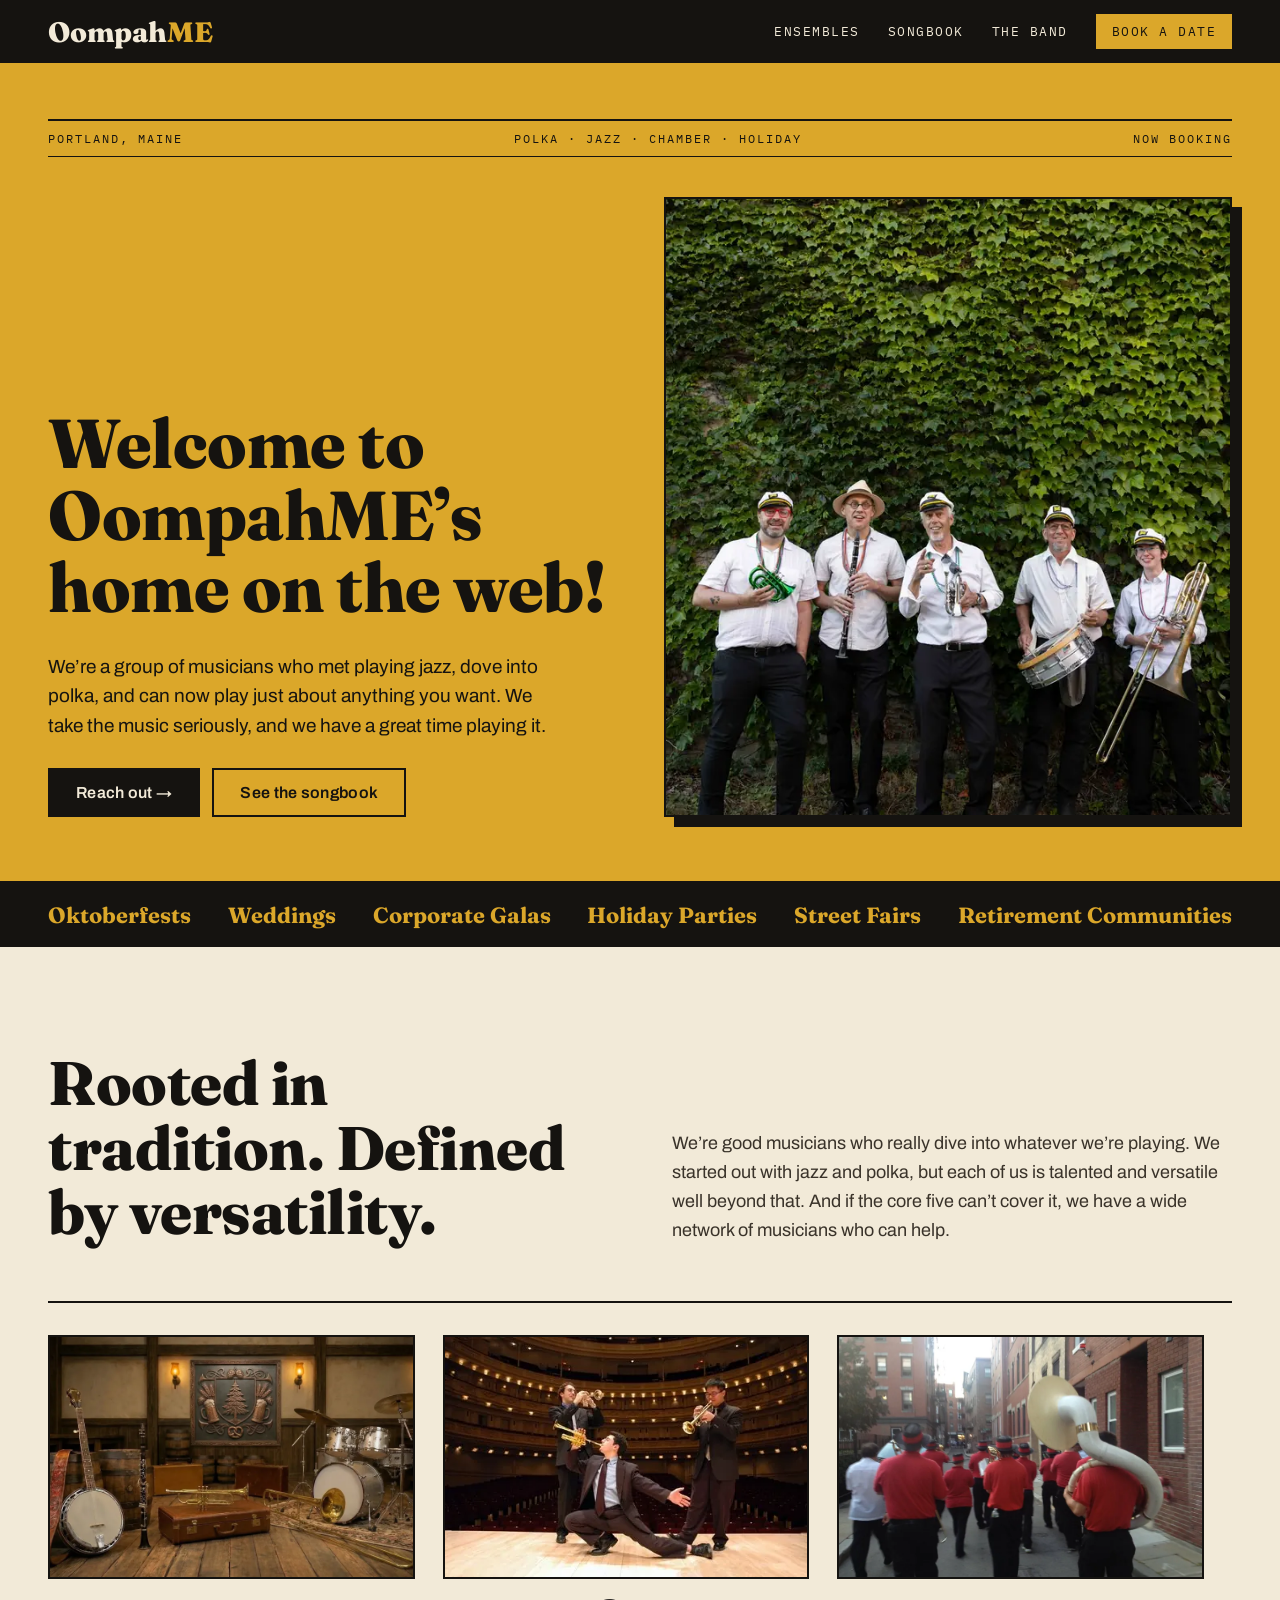
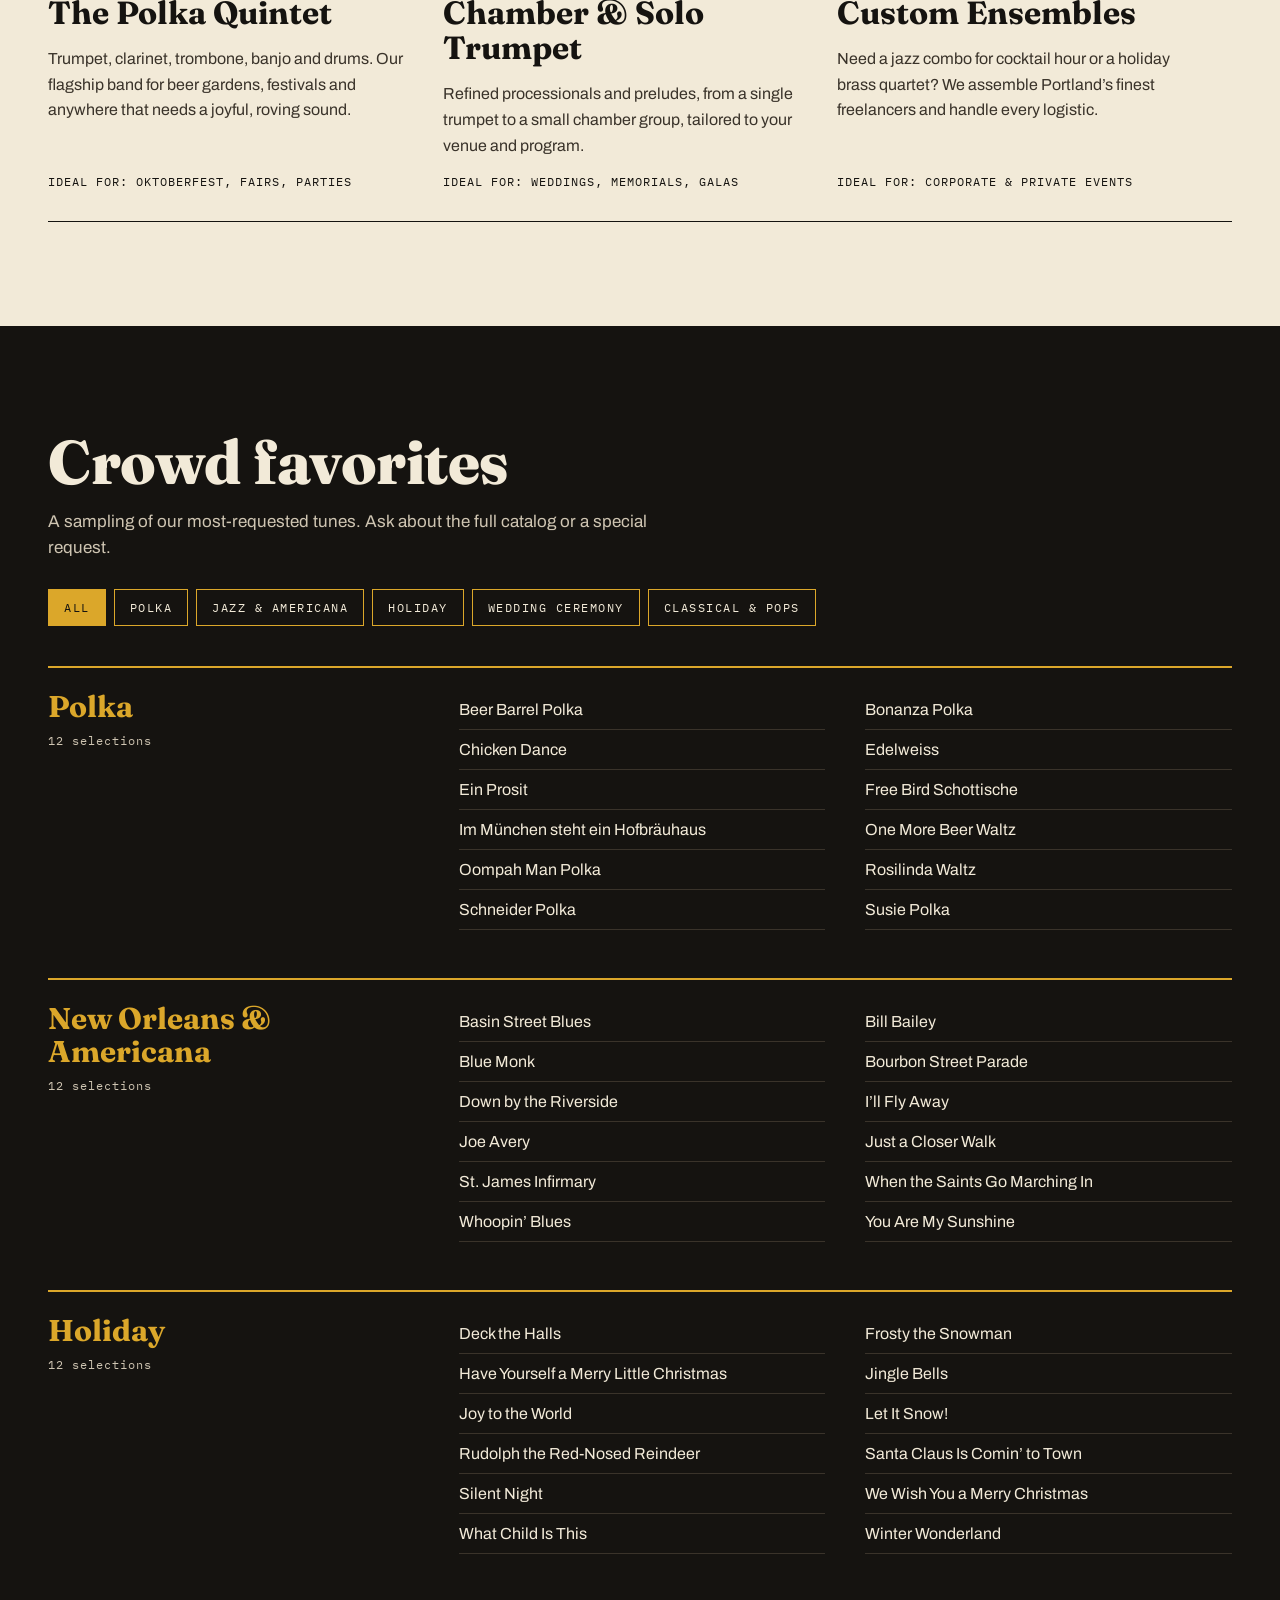
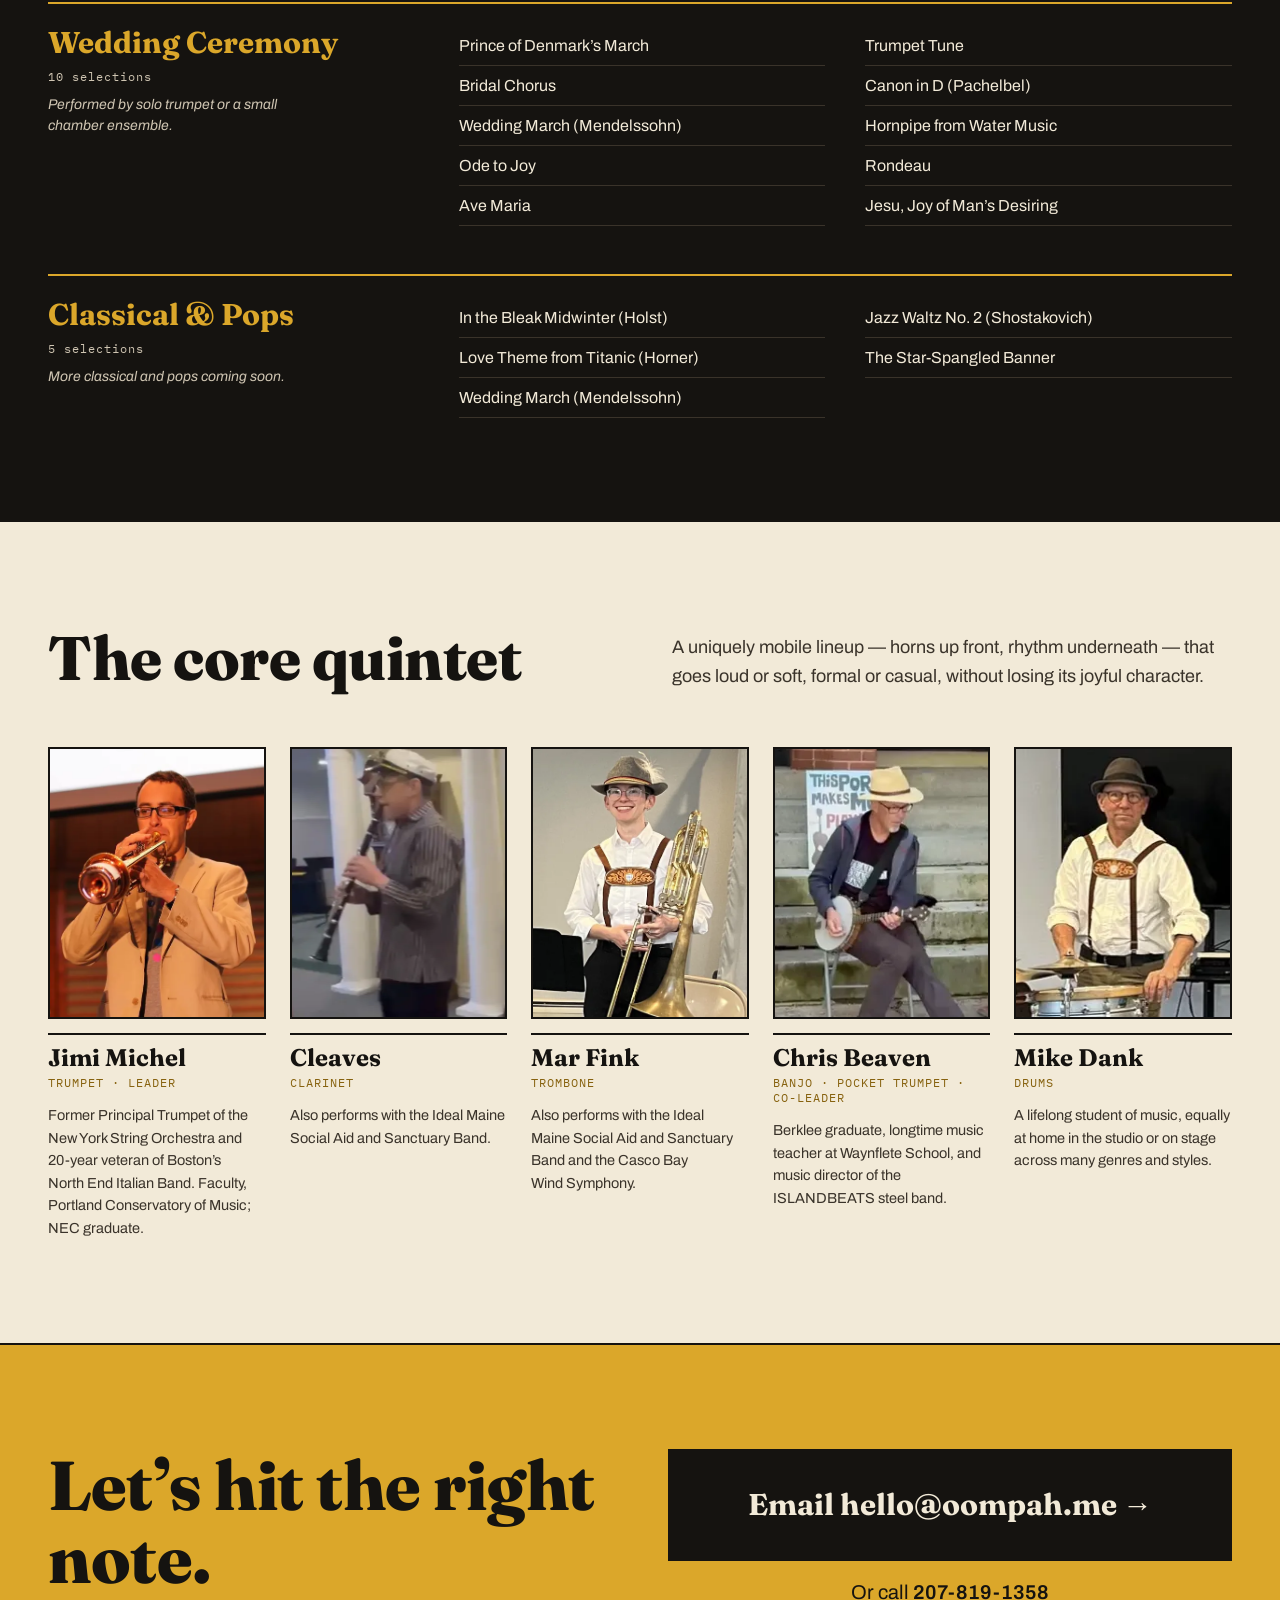
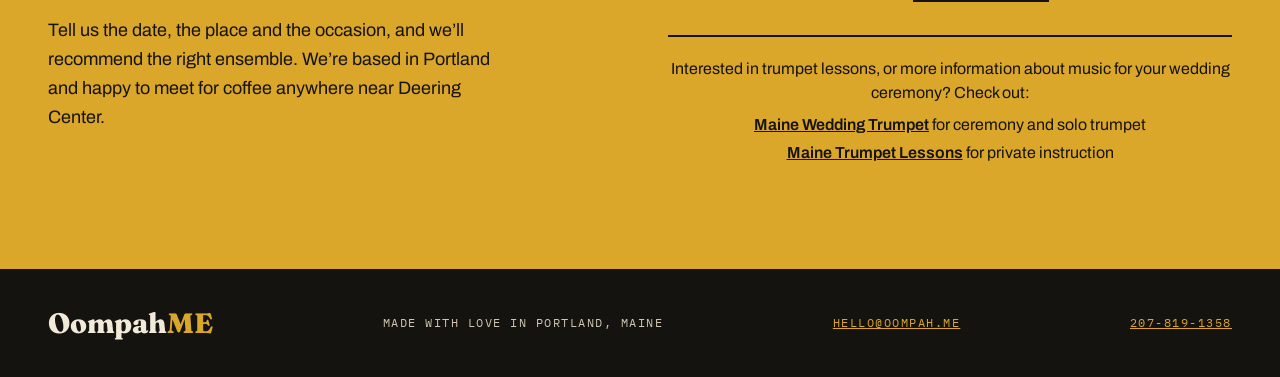
==== index.html @ e4dd5364 "Add photos to the three ensemble cards Quintet instruments, three-trumpet chamber photo and marching" ====
<!DOCTYPE html>
<html lang="en" class="no-js">
<head>
<meta charset="utf-8">
<meta name="viewport" content="width=device-width, initial-scale=1">
<title>OompahME | Polka Band &amp; Musical Contractor in Portland, Maine</title>
<meta name="description" content="OompahME is Portland, Maine’s signature polka quintet and a professional musical contractor: Oktoberfests, weddings, corporate galas, holiday parties, street fairs and more. Booking 2026–27.">
<link rel="canonical" href="https://oompah.me/">
<meta name="theme-color" content="#151310">

<meta property="og:type" content="website">
<meta property="og:site_name" content="OompahME">
<meta property="og:title" content="OompahME | Maine’s hardest-working brass">
<meta property="og:description" content="A signature polka quintet and a professional musical contractor in Portland, Maine. Oktoberfests, weddings, galas and holiday parties.">
<meta property="og:url" content="https://oompah.me/">
<meta property="og:image" content="https://oompah.me/assets/og-image.jpg">
<meta property="og:image:width" content="1200">
<meta property="og:image:height" content="630">
<meta property="og:image:alt" content="The five members of OompahME in white shirts and captain’s hats holding their instruments in front of an ivy wall">
<meta name="twitter:card" content="summary_large_image">
<meta name="twitter:title" content="OompahME | Maine’s hardest-working brass">
<meta name="twitter:description" content="A signature polka quintet and a professional musical contractor in Portland, Maine.">
<meta name="twitter:image" content="https://oompah.me/assets/og-image.jpg">
<meta name="twitter:image:alt" content="The five members of OompahME in white shirts and captain’s hats holding their instruments in front of an ivy wall">

<!-- Favicon placeholders: replace assets/favicon.svg and assets/apple-touch-icon.png with final artwork -->
<link rel="icon" href="assets/favicon.svg" type="image/svg+xml">
<link rel="apple-touch-icon" href="assets/apple-touch-icon.png">

<link rel="preconnect" href="https://fonts.googleapis.com">
<link rel="preconnect" href="https://fonts.gstatic.com" crossorigin>
<!-- Fonts load without blocking first paint; fallbacks in styles.css cover the gap. -->
<link rel="stylesheet" href="https://fonts.googleapis.com/css2?family=Fraunces:opsz,wght@9..144,700;9..144,800&amp;family=Archivo:wght@400;500;600&amp;family=IBM+Plex+Mono:wght@400;500&amp;display=swap" media="print" onload="this.media='all'">
<noscript><link rel="stylesheet" href="https://fonts.googleapis.com/css2?family=Fraunces:opsz,wght@9..144,700;9..144,800&amp;family=Archivo:wght@400;500;600&amp;family=IBM+Plex+Mono:wght@400;500&amp;display=swap"></noscript>
<link rel="stylesheet" href="styles.css">
<script>document.documentElement.className = 'js';</script>
<script src="script.js" defer></script>

<script type="application/ld+json">
{
  "@context": "https://schema.org",
  "@type": "MusicGroup",
  "name": "OompahME",
  "url": "https://oompah.me/",
  "email": "hello@oompah.me",
  "telephone": "+1-207-819-1358",
  "image": "https://oompah.me/assets/og-image.jpg",
  "description": "A signature polka quintet and a professional musical contractor in Portland, Maine.",
  "genre": ["Polka", "Jazz", "Chamber", "Holiday"],
  "address": {
    "@type": "PostalAddress",
    "addressLocality": "Portland",
    "addressRegion": "ME",
    "addressCountry": "US"
  },
  "areaServed": "New England",
  "member": [
    { "@type": "OrganizationRole", "roleName": "Trumpet, Leader", "member": { "@type": "Person", "name": "Jimi Michel" } },
    { "@type": "OrganizationRole", "roleName": "Clarinet", "member": { "@type": "Person", "name": "Cleaves" } },
    { "@type": "OrganizationRole", "roleName": "Trombone", "member": { "@type": "Person", "name": "Mar Fink" } },
    { "@type": "OrganizationRole", "roleName": "Banjo, Pocket Trumpet, Co-leader", "member": { "@type": "Person", "name": "Chris Beaven" } },
    { "@type": "OrganizationRole", "roleName": "Drums", "member": { "@type": "Person", "name": "Mike Dank" } }
  ]
}
</script>
</head>
<body>
<a class="skip-link" href="#main">Skip to content</a>

<header class="site-header">
  <div class="site-header__inner wrap">
    <a href="#top" class="logo" aria-label="OompahME, back to top">Oompah<span>ME</span></a>
    <button type="button" class="nav-toggle" aria-expanded="false" aria-controls="site-nav">Menu</button>
    <nav id="site-nav" class="site-nav" aria-label="Main">
      <a href="#ensembles">Ensembles</a>
      <a href="#songs">Songbook</a>
      <a href="#band">The Band</a>
      <a href="#book" class="site-nav__cta">Book a date</a>
    </nav>
  </div>
</header>

<main id="main">

<!-- HERO -->
<section id="top" class="hero" aria-labelledby="hero-title">
  <div class="wrap hero__inner">
    <div class="hero__strip">
      <span>Portland, Maine</span><span>Polka · Jazz · Chamber · Holiday</span><span>Now booking</span>
    </div>
    <div class="hero__grid">
      <div class="hero__copy">
        <h1 id="hero-title" class="hero__title">Welcome to OompahME’s home on the web!</h1>
        <p class="hero__lede">We’re a group of musicians who met playing jazz, dove into polka, and can now play just about anything you want. We take the music seriously, and we have a great time playing it.</p>
        <div class="hero__actions">
          <a href="#book" class="btn btn--solid">Reach out →</a>
          <a href="#songs" class="btn btn--outline">See the songbook</a>
        </div>
      </div>
      <picture>
        <source type="image/webp"
                srcset="assets/band-quintet-640.webp 640w, assets/band-quintet-1000.webp 1000w, assets/band-quintet-1400.webp 1400w"
                sizes="(min-width: 1024px) 568px, calc(100vw - 56px)">
        <img class="hero__photo"
             src="assets/band-quintet-1000.jpg"
             srcset="assets/band-quintet-640.jpg 640w, assets/band-quintet-1000.jpg 1000w, assets/band-quintet-1400.jpg 1400w"
             sizes="(min-width: 1024px) 568px, calc(100vw - 56px)"
             width="1400" height="1750" fetchpriority="high" decoding="async"
             alt="The OompahME quintet in white shirts and captain’s hats with their instruments, in front of an ivy wall">
      </picture>
    </div>
  </div>
</section>

<!-- OCCASIONS -->
<section class="occasions" aria-label="Occasions we play">
  <ul class="wrap occasions__list">
    <li>Oktoberfests</li><li>Weddings</li><li>Corporate Galas</li><li>Holiday Parties</li><li>Street Fairs</li><li>Retirement Communities</li>
  </ul>
</section>

<!-- ENSEMBLES -->
<section id="ensembles" class="section wrap" aria-labelledby="ensembles-title">
  <div class="section-intro">
    <h2 id="ensembles-title" class="h2">Rooted in tradition. Defined by versatility.</h2>
    <p>We’re good musicians who really dive into whatever we’re playing. We started out with jazz and polka, but each of us is talented and versatile well beyond that. And if the core five can’t cover it, we have a wide network of musicians who can help.</p>
  </div>
  <div class="ensembles">
    <article class="ensemble">
      <picture>
        <source type="image/webp" srcset="assets/ensembles/quintet.webp">
        <img class="ensemble__photo" src="assets/ensembles/quintet.jpg" width="900" height="570" loading="lazy" decoding="async" alt="A banjo, clarinet, trumpet, trombone and drum kit arranged on a wooden stage in a beer hall">
      </picture>
      <h3 class="ensemble__title">The Polka Quintet</h3>
      <p class="ensemble__body">Trumpet, clarinet, trombone, banjo and drums. Our flagship band for beer gardens, festivals and anywhere that needs a joyful, roving sound.</p>
      <p class="ensemble__good">Ideal for: Oktoberfest, fairs, parties</p>
    </article>
    <article class="ensemble">
      <picture>
        <source type="image/webp" srcset="assets/ensembles/chamber.webp">
        <img class="ensemble__photo" src="assets/ensembles/chamber.jpg" width="448" height="297" loading="lazy" decoding="async" alt="Three trumpet players in dark suits posing on the stage of a concert hall">
      </picture>
      <h3 class="ensemble__title">Chamber &amp; Solo Trumpet</h3>
      <p class="ensemble__body">Refined processionals and preludes, from a single trumpet to a small chamber group, tailored to your venue and program.</p>
      <p class="ensemble__good">Ideal for: Weddings, memorials, galas</p>
    </article>
    <article class="ensemble">
      <picture>
        <source type="image/webp" srcset="assets/ensembles/custom.webp">
        <img class="ensemble__photo" src="assets/ensembles/custom.jpg" width="900" height="675" loading="lazy" decoding="async" alt="A marching band in red shirts and black hats walking down a city street, seen from behind">
      </picture>
      <h3 class="ensemble__title">Custom Ensembles</h3>
      <p class="ensemble__body">Need a jazz combo for cocktail hour or a holiday brass quartet? We assemble Portland’s finest freelancers and handle every logistic.</p>
      <p class="ensemble__good">Ideal for: Corporate &amp; private events</p>
    </article>
  </div>
</section>

<!-- SONGBOOK -->
<section id="songs" class="songbook" aria-labelledby="songs-title">
  <div class="wrap section">
    <div class="songbook__head">
      <div class="songbook__intro">
        <h2 id="songs-title" class="h2">Crowd favorites</h2>
        <p class="songbook__lede">A sampling of our most-requested tunes. Ask about the full catalog or a special request.</p>
      </div>
      <!-- Filter buttons are built by script.js from the genre groups below. -->
      <div class="songbook__filters" role="group" aria-label="Filter songs by genre" hidden></div>
    </div>

    <!--
      SONG LIST — edit here.
      • Add a song: copy one <li> line inside the right genre.
      • Add a genre: copy a whole <div class="genre"> block. Give it a unique data-genre value.
        data-label (optional) sets a shorter name for its filter button.
      • The "N selections" count is recalculated automatically when the page loads.
    -->
    <div class="songbook__groups">

      <div class="genre" data-genre="Polka">
        <div class="genre__meta">
          <h3 class="genre__name">Polka</h3>
          <p class="genre__count">12 selections</p>
        </div>
        <ul class="genre__songs">
          <li>Beer Barrel Polka</li>
          <li>Bonanza Polka</li>
          <li>Chicken Dance</li>
          <li>Edelweiss</li>
          <li>Ein Prosit</li>
          <li>Free Bird Schottische</li>
          <li lang="de">Im München steht ein Hofbräuhaus</li>
          <li>One More Beer Waltz</li>
          <li>Oompah Man Polka</li>
          <li>Rosilinda Waltz</li>
          <li>Schneider Polka</li>
          <li>Susie Polka</li>
        </ul>
      </div>

      <div class="genre" data-genre="New Orleans &amp; Americana" data-label="Jazz &amp; Americana">
        <div class="genre__meta">
          <h3 class="genre__name">New Orleans &amp; Americana</h3>
          <p class="genre__count">12 selections</p>
        </div>
        <ul class="genre__songs">
          <li>Basin Street Blues</li>
          <li>Bill Bailey</li>
          <li>Blue Monk</li>
          <li>Bourbon Street Parade</li>
          <li>Down by the Riverside</li>
          <li>I’ll Fly Away</li>
          <li>Joe Avery</li>
          <li>Just a Closer Walk</li>
          <li>St. James Infirmary</li>
          <li>When the Saints Go Marching In</li>
          <li>Whoopin’ Blues</li>
          <li>You Are My Sunshine</li>
        </ul>
      </div>

      <div class="genre" data-genre="Holiday">
        <div class="genre__meta">
          <h3 class="genre__name">Holiday</h3>
          <p class="genre__count">12 selections</p>
        </div>
        <ul class="genre__songs">
          <li>Deck the Halls</li>
          <li>Frosty the Snowman</li>
          <li>Have Yourself a Merry Little Christmas</li>
          <li>Jingle Bells</li>
          <li>Joy to the World</li>
          <li>Let It Snow!</li>
          <li>Rudolph the Red-Nosed Reindeer</li>
          <li>Santa Claus Is Comin’ to Town</li>
          <li>Silent Night</li>
          <li>We Wish You a Merry Christmas</li>
          <li>What Child Is This</li>
          <li>Winter Wonderland</li>
        </ul>
      </div>

      <div class="genre" data-genre="Wedding Ceremony">
        <div class="genre__meta">
          <h3 class="genre__name">Wedding Ceremony</h3>
          <p class="genre__count">10 selections</p>
          <p class="genre__note">Performed by solo trumpet or a small chamber ensemble.</p>
        </div>
        <ul class="genre__songs">
          <li>Prince of Denmark’s March</li>
          <li>Trumpet Tune</li>
          <li>Bridal Chorus</li>
          <li>Canon in D (Pachelbel)</li>
          <li>Wedding March (Mendelssohn)</li>
          <li>Hornpipe from Water Music</li>
          <li>Ode to Joy</li>
          <li>Rondeau</li>
          <li>Ave Maria</li>
          <li>Jesu, Joy of Man’s Desiring</li>
        </ul>
      </div>

      <div class="genre" data-genre="Classical &amp; Pops">
        <div class="genre__meta">
          <h3 class="genre__name">Classical &amp; Pops</h3>
          <p class="genre__count">5 selections</p>
          <p class="genre__note">More classical and pops coming soon.</p>
        </div>
        <ul class="genre__songs">
          <li>In the Bleak Midwinter (Holst)</li>
          <li>Jazz Waltz No. 2 (Shostakovich)</li>
          <li>Love Theme from Titanic (Horner)</li>
          <li>The Star-Spangled Banner</li>
          <li>Wedding March (Mendelssohn)</li>
        </ul>
      </div>

    </div>
  </div>
</section>

<!-- THE BAND -->
<section id="band" class="section wrap" aria-labelledby="band-title">
  <div class="section-intro">
    <h2 id="band-title" class="h2">The core quintet</h2>
    <p>A uniquely mobile lineup — horns up front, rhythm underneath — that goes loud or soft, formal or casual, without losing its joyful character.</p>
  </div>
  <ul class="members">
    <li class="member">
      <picture>
        <source type="image/webp" srcset="assets/members/jimi.webp">
        <img class="member__photo member__photo--jimi" src="assets/members/jimi.jpg" width="600" height="573" loading="lazy" decoding="async" alt="Portrait of Jimi Michel, trumpet player and leader of OompahME">
      </picture>
      <div class="member__head">
        <h3 class="member__name">Jimi Michel</h3>
        <p class="member__role">Trumpet · Leader</p>
      </div>
      <p class="member__bio">Former Principal Trumpet of the New York String Orchestra and 20-year veteran of Boston’s North End Italian Band. Faculty, Portland Conservatory of Music; NEC graduate.</p>
    </li>
    <li class="member">
      <picture>
        <source type="image/webp" srcset="assets/members/cleaves.webp">
        <img class="member__photo member__photo--cleaves" src="assets/members/cleaves.jpg" width="561" height="536" loading="lazy" decoding="async" alt="Portrait of Cleaves, OompahME’s clarinetist">
      </picture>
      <div class="member__head">
        <h3 class="member__name">Cleaves</h3>
        <p class="member__role">Clarinet</p>
      </div>
      <p class="member__bio">Also performs with the Ideal Maine Social Aid and Sanctuary Band.</p>
    </li>
    <li class="member">
      <picture>
        <source type="image/webp" srcset="assets/members/mar.webp">
        <img class="member__photo member__photo--mar" src="assets/members/mar.jpg" width="600" height="573" loading="lazy" decoding="async" alt="Portrait of Mar Fink, OompahME’s trombonist">
      </picture>
      <div class="member__head">
        <h3 class="member__name">Mar Fink</h3>
        <p class="member__role">Trombone</p>
      </div>
      <p class="member__bio">Also performs with the Ideal Maine Social Aid and Sanctuary Band and the Casco Bay Wind Symphony.</p>
    </li>
    <li class="member">
      <picture>
        <source type="image/webp" srcset="assets/members/chris.webp">
        <img class="member__photo member__photo--chris" src="assets/members/chris.jpg" width="350" height="355" loading="lazy" decoding="async" alt="Portrait of Chris Beaven, OompahME’s banjo and pocket trumpet player and co-leader">
      </picture>
      <div class="member__head">
        <h3 class="member__name">Chris Beaven</h3>
        <p class="member__role">Banjo · Pocket Trumpet · Co-leader</p>
      </div>
      <p class="member__bio">Berklee graduate, longtime music teacher at Waynflete School, and music director of the ISLANDBEATS steel band.</p>
    </li>
    <li class="member">
      <picture>
        <source type="image/webp" srcset="assets/members/mike.webp">
        <img class="member__photo member__photo--mike" src="assets/members/mike.jpg" width="277" height="265" loading="lazy" decoding="async" alt="Portrait of Mike Dank, OompahME’s drummer">
      </picture>
      <div class="member__head">
        <h3 class="member__name">Mike Dank</h3>
        <p class="member__role">Drums</p>
      </div>
      <p class="member__bio">A lifelong student of music, equally at home in the studio or on stage across many genres and styles.</p>
    </li>
  </ul>
</section>

<!-- BOOKING -->
<section id="book" class="booking" aria-labelledby="book-title">
  <div class="wrap section booking__grid">
    <div class="booking__copy">
      <h2 id="book-title" class="booking__title">Let’s hit the right note.</h2>
      <p class="booking__lede">Tell us the date, the place and the occasion, and we’ll recommend the right ensemble. We’re based in Portland and happy to meet for coffee anywhere near Deering Center.</p>
    </div>

    <div class="booking__panel">
      <a href="mailto:hello@oompah.me" class="booking__button">Email hello@oompah.me →</a>
      <p class="booking__phone">Or call <a href="tel:+12078191358">207-819-1358</a></p>
      <div class="booking__related">
        <p>Interested in trumpet lessons, or more information about music for your wedding ceremony? Check out:</p>
        <ul>
          <li><a href="https://www.maineweddingtrumpet.com/">Maine Wedding Trumpet</a> for ceremony and solo trumpet</li>
          <li><a href="https://mainetrumpetlessons.com/">Maine Trumpet Lessons</a> for private instruction</li>
        </ul>
      </div>
    </div>
  </div>
</section>

</main>

<footer class="site-footer">
  <div class="wrap site-footer__inner">
    <p class="logo logo--footer">Oompah<span>ME</span></p>
    <p>Made with love in Portland, Maine</p>
    <a href="mailto:hello@oompah.me">hello@oompah.me</a>
    <a href="tel:+12078191358">207-819-1358</a>
  </div>
</footer>
</body>
</html>
---- styles.css ----
/* ==========================================================================
   OompahME: retro brass-band handbill
   Square corners, hard 2px ink borders, solid offset shadows, condensed caps.
   ========================================================================== */

:root {
  /* Palette */
  --mustard: #dba72a;
  --ink: #151310;
  --paper: #f2ead8;
  --paper-soft: #fbf6ea;
  --paper-deep: #e6dcc6;
  --muted: #3a332a;          /* body copy on light backgrounds */
  --muted-dark: #cfc5b2;     /* body copy on ink backgrounds */
  --accent: #87620f;         /* labels on paper; mockup #8a6410 darkened 1 step to clear WCAG AA (4.6:1) */

  /* Type */
  --font-display: 'Fraunces', Georgia, 'Times New Roman', serif;
  --font-body: 'Archivo', system-ui, -apple-system, 'Segoe UI', sans-serif;
  --font-mono: 'IBM Plex Mono', ui-monospace, 'SFMono-Regular', Menlo, monospace;

  /* Layout */
  --max: 1240px;
  --gutter: 28px;
  --section-pad: 104px;
  --rule: 2px solid var(--ink);
  --header-h: 60px;
}

/* ---------- Base ---------- */
*, *::before, *::after { box-sizing: border-box; }

html { scroll-padding-top: calc(var(--header-h) + 12px); }
@media (prefers-reduced-motion: no-preference) {
  html { scroll-behavior: smooth; }
}

body {
  margin: 0;
  background: var(--paper);
  color: var(--ink);
  font-family: var(--font-body);
  -webkit-font-smoothing: antialiased;
  -moz-osx-font-smoothing: grayscale;
}

img { display: block; max-width: 100%; height: auto; }
a { color: var(--ink); }
a:hover { color: var(--accent); }
ul { list-style: none; margin: 0; padding: 0; }
h1, h2, h3, p { margin: 0; }
button, input, select, textarea { font: inherit; color: inherit; }
[hidden] { display: none !important; }

:focus-visible { outline: 3px solid var(--ink); outline-offset: 3px; }
.site-header :focus-visible,
.songbook :focus-visible,
.site-footer :focus-visible { outline-color: var(--mustard); }

.wrap { max-width: var(--max); margin-inline: auto; padding-inline: var(--gutter); }
.section { padding-block: var(--section-pad); }

.skip-link {
  position: absolute; left: 12px; top: -100px; z-index: 100;
  background: var(--mustard); color: var(--ink);
  border: var(--rule); padding: 10px 16px;
  font-family: var(--font-mono); font-size: 13px; text-transform: uppercase; letter-spacing: 1.5px;
  text-decoration: none;
}
.skip-link:focus { top: 12px; }

/* Shared type */
.h2 {
  font-family: var(--font-display);
  font-weight: 800;
  font-size: clamp(38px, 4.8vw, 66px);
  line-height: 1.05;
  letter-spacing: -.5px;
}
.eyebrow {
  font-family: var(--font-mono);
  font-size: 12px;
  letter-spacing: 2px;
  text-transform: uppercase;
}
.eyebrow--mustard { color: var(--mustard); }

/* ---------- Header ---------- */
.site-header {
  position: sticky; top: 0; z-index: 10;
  background: var(--ink); color: var(--paper);
}
.site-header__inner {
  padding-block: 14px;
  display: flex; align-items: center; justify-content: space-between;
  gap: 20px; flex-wrap: wrap;
}
.logo {
  font-family: var(--font-display);
  font-weight: 800;
  font-size: 28px;
  line-height: 1;
  color: var(--paper);
  text-decoration: none;
}
.logo span { color: var(--mustard); }
.logo:hover { color: var(--paper); }

.site-nav {
  display: flex; gap: 28px; flex-wrap: wrap; align-items: center;
  font-family: var(--font-mono);
  font-size: 13px;
  letter-spacing: 1.5px;
  text-transform: uppercase;
}
.site-nav a { color: var(--paper); text-decoration: none; }
.site-nav a:hover { color: var(--mustard); }
.site-nav .site-nav__cta { color: var(--ink); background: var(--mustard); padding: 9px 16px; }
.site-nav .site-nav__cta:hover { color: var(--ink); background: var(--paper); }

.nav-toggle {
  display: none;
  background: none;
  border: 1px solid var(--mustard);
  color: var(--paper);
  font-family: var(--font-mono);
  font-size: 12px; letter-spacing: 1.5px; text-transform: uppercase;
  padding: 9px 14px;
  cursor: pointer;
}
.nav-toggle[aria-expanded="true"] { background: var(--mustard); color: var(--ink); }

/* Collapsed nav below 640px (only when JS is running, so the nav stays usable without it) */
@media (max-width: 639.98px) {
  .js .nav-toggle { display: inline-block; }
  .js .site-nav {
    display: none;
    flex-basis: 100%;
    flex-direction: column; align-items: stretch; gap: 0;
    border-top: 1px solid var(--muted);
    padding-top: 8px;
  }
  .js .site-nav.is-open { display: flex; }
  .js .site-nav a { padding: 14px 0; border-bottom: 1px solid var(--muted); }
  .js .site-nav .site-nav__cta { margin-top: 14px; padding: 14px 16px; border-bottom: 0; text-align: center; }
}

/* ---------- Hero ---------- */
.hero { background: var(--mustard); border-bottom: var(--rule); }
.hero__inner { padding-top: 56px; padding-bottom: 64px; }
.hero__strip {
  display: flex; justify-content: space-between; gap: 16px; flex-wrap: wrap;
  border-top: var(--rule); border-bottom: 1px solid var(--ink);
  padding: 10px 0;
  font-family: var(--font-mono); font-size: 12px; letter-spacing: 2px; text-transform: uppercase;
}
.hero__grid {
  display: grid;
  grid-template-columns: repeat(auto-fit, minmax(min(100%, 460px), 1fr));
  gap: 48px;
  align-items: end;
  padding-top: 40px;
}
.hero__copy { display: flex; flex-direction: column; gap: 28px; }
.hero__title {
  font-family: var(--font-display);
  font-weight: 800;
  font-size: clamp(40px, 5.4vw, 72px);
  line-height: 1.04;
  letter-spacing: -.5px;
}
.hero__lede { font-size: 19px; line-height: 1.55; max-width: 500px; text-wrap: pretty; }
.hero__actions { display: flex; gap: 12px; flex-wrap: wrap; }
.hero__photo {
  width: 100%;
  aspect-ratio: 4 / 5;
  max-height: 620px;
  object-fit: cover;
  object-position: 50% 50%; /* source is pre-cropped to the mockup's 50% 78% framing */
  border: var(--rule);
  box-shadow: 10px 10px 0 var(--ink);
}

/* Buttons */
.btn {
  display: inline-flex; align-items: center;
  border: var(--rule);
  padding: 14px 26px;
  font-weight: 600; font-size: 16px; letter-spacing: .3px;
  text-decoration: none;
}
.btn--solid { background: var(--ink); color: var(--paper); }
.btn--solid:hover { background: var(--muted); color: var(--paper); }
.btn--outline { color: var(--ink); }
.btn--outline:hover { background: var(--ink); color: var(--mustard); }

/* ---------- Occasions strip ---------- */
.occasions { background: var(--ink); color: var(--mustard); }
.occasions__list {
  padding-block: 18px;
  display: flex; gap: 14px 32px; flex-wrap: wrap; justify-content: space-between;
  font-family: var(--font-display); font-weight: 700; font-size: 22px;
}

/* ---------- Section intro (Ensembles, Band) ---------- */
.section-intro {
  display: grid;
  grid-template-columns: repeat(auto-fit, minmax(min(100%, 380px), 1fr));
  gap: 24px 64px;
  margin-bottom: 56px;
  align-items: end;
}
.section-intro p { font-size: 18px; line-height: 1.6; color: var(--muted); text-wrap: pretty; }

/* ---------- Ensembles ---------- */
.ensembles {
  display: grid;
  grid-template-columns: repeat(auto-fit, minmax(min(100%, 300px), 1fr));
  border-top: var(--rule);
}
.ensemble {
  padding: 32px 28px 32px 0;
  display: flex; flex-direction: column; gap: 16px;
  border-bottom: 1px solid var(--ink);
}
.ensemble__photo {
  width: 100%;
  aspect-ratio: 3 / 2;
  object-fit: cover;
  border: var(--rule);
  background: var(--paper-deep);
}
.ensemble__title {
  font-family: var(--font-display); font-weight: 700; font-size: 32px;
  line-height: 1.1;
}
.ensemble__body { font-size: 16px; line-height: 1.6; color: var(--muted); text-wrap: pretty; }
.ensemble__good {
  margin-top: auto;
  font-family: var(--font-mono); font-size: 12px; letter-spacing: 1px; text-transform: uppercase;
}

/* ---------- Songbook ---------- */
.songbook { background: var(--ink); color: var(--paper); }
.songbook__head {
  display: flex; justify-content: space-between; align-items: flex-end;
  gap: 28px; flex-wrap: wrap;
  margin-bottom: 40px;
}
.songbook__intro { display: flex; flex-direction: column; gap: 14px; max-width: 620px; }
.songbook__lede { font-size: 17px; line-height: 1.55; color: var(--muted-dark); }
.songbook__filters { display: flex; gap: 8px; flex-wrap: wrap; }
.filter {
  font-family: var(--font-mono); font-size: 12px; letter-spacing: 1.5px; text-transform: uppercase;
  padding: 10px 15px;
  cursor: pointer;
  border: 1px solid var(--mustard);
  background: transparent;
  color: var(--paper);
}
.filter:hover { background: rgba(219, 167, 42, .15); }
.filter[aria-pressed="true"] { background: var(--mustard); color: var(--ink); }

.songbook__groups { display: flex; flex-direction: column; gap: 48px; }
.genre {
  display: grid;
  grid-template-columns: repeat(auto-fit, minmax(min(100%, 260px), 1fr));
  gap: 20px 48px;
  border-top: 2px solid var(--mustard);
  padding-top: 22px;
}
.genre__meta { display: flex; flex-direction: column; gap: 10px; }
.genre__name {
  font-family: var(--font-display); font-weight: 700; font-size: 30px;
  line-height: 1.1; color: var(--mustard);
}
.genre__count { font-family: var(--font-mono); font-size: 12px; letter-spacing: 1px; color: var(--muted-dark); }
.genre__note { font-size: 14px; line-height: 1.5; color: var(--muted-dark); font-style: italic; max-width: 260px; }
.genre__songs {
  grid-column: span 2;
  display: grid;
  grid-template-columns: repeat(auto-fill, minmax(min(100%, 240px), 1fr));
  column-gap: 40px;
  align-content: start;
}
.genre__songs li { padding: 11px 0; border-bottom: 1px solid var(--muted); font-size: 16px; }
/* One-column layout: a 2-column span would force an implicit extra column */
@media (max-width: 623.98px) {
  .genre__songs { grid-column: auto; }
}

/* ---------- The Band ---------- */
.members {
  display: grid;
  grid-template-columns: repeat(auto-fit, minmax(min(100%, 200px), 1fr));
  gap: 32px 24px;
}
.member { display: flex; flex-direction: column; gap: 14px; }
.member__photo {
  width: 100%;
  aspect-ratio: 4 / 5;
  object-fit: cover;
  border: var(--rule);
  background: var(--paper-deep);
}
.member__photo--jimi    { object-position: 45% 30%; }
.member__photo--cleaves { object-position: 50% 20%; }
.member__photo--mar     { object-position: 45% 25%; }
.member__photo--chris   { object-position: 55% 30%; }
.member__photo--mike    { object-position: 50% 30%; }
.member__head { display: flex; flex-direction: column; gap: 4px; border-top: var(--rule); padding-top: 10px; }
.member__name {
  font-family: var(--font-display); font-weight: 700; font-size: 24px;
  line-height: 1.1;
}
.member__role { font-family: var(--font-mono); font-size: 12px; letter-spacing: 1px; text-transform: uppercase; color: var(--accent); }
.member__bio { font-size: 14.5px; line-height: 1.55; color: var(--muted); text-wrap: pretty; }

/* ---------- Booking ---------- */
.booking { background: var(--mustard); border-top: var(--rule); }
.booking__grid {
  display: grid;
  grid-template-columns: repeat(auto-fit, minmax(min(100%, 420px), 1fr));
  gap: 56px;
}
.booking__copy { display: flex; flex-direction: column; gap: 22px; }
.booking__title {
  font-family: var(--font-display); font-weight: 800;
  font-size: clamp(40px, 5.4vw, 72px);
  line-height: 1.05; letter-spacing: -.5px;
}
.booking__lede { font-size: 18px; line-height: 1.6; max-width: 460px; }
.booking__panel { display: flex; flex-direction: column; justify-content: center; gap: 20px; }
.booking__button {
  display: block;
  background: var(--ink); color: var(--paper);
  border: var(--rule);
  padding: 36px 28px;
  font-family: var(--font-display); font-weight: 700;
  font-size: clamp(22px, 3vw, 30px); line-height: 1.2;
  text-align: center; text-decoration: none;
  overflow-wrap: anywhere;
}
.booking__button:hover { background: var(--muted); color: var(--paper); }
.booking__phone { font-size: 20px; text-align: center; }
.booking__phone a { font-weight: 600; }
.booking__related { margin-top: 12px; padding-top: 20px; border-top: var(--rule); font-size: 16px; line-height: 1.5; text-align: center; }
.booking__related ul { list-style: none; margin-top: 8px; display: flex; flex-direction: column; gap: 4px; }
.booking__related a { font-weight: 600; }

/* ---------- Footer ---------- */
.site-footer { background: var(--ink); color: var(--muted-dark); }
.site-footer__inner {
  padding-block: 40px;
  display: flex; justify-content: space-between; align-items: center;
  gap: 20px; flex-wrap: wrap;
  font-family: var(--font-mono); font-size: 12px; letter-spacing: 1.5px; text-transform: uppercase;
}
.site-footer a { color: var(--mustard); }
.site-footer a:hover { color: var(--paper); }
.logo--footer { text-transform: none; letter-spacing: 0; }

/* ---------- 404 ---------- */
.notfound { min-height: calc(100vh - var(--header-h)); background: var(--mustard); }
.notfound__inner { display: flex; flex-direction: column; gap: 28px; align-items: flex-start; }
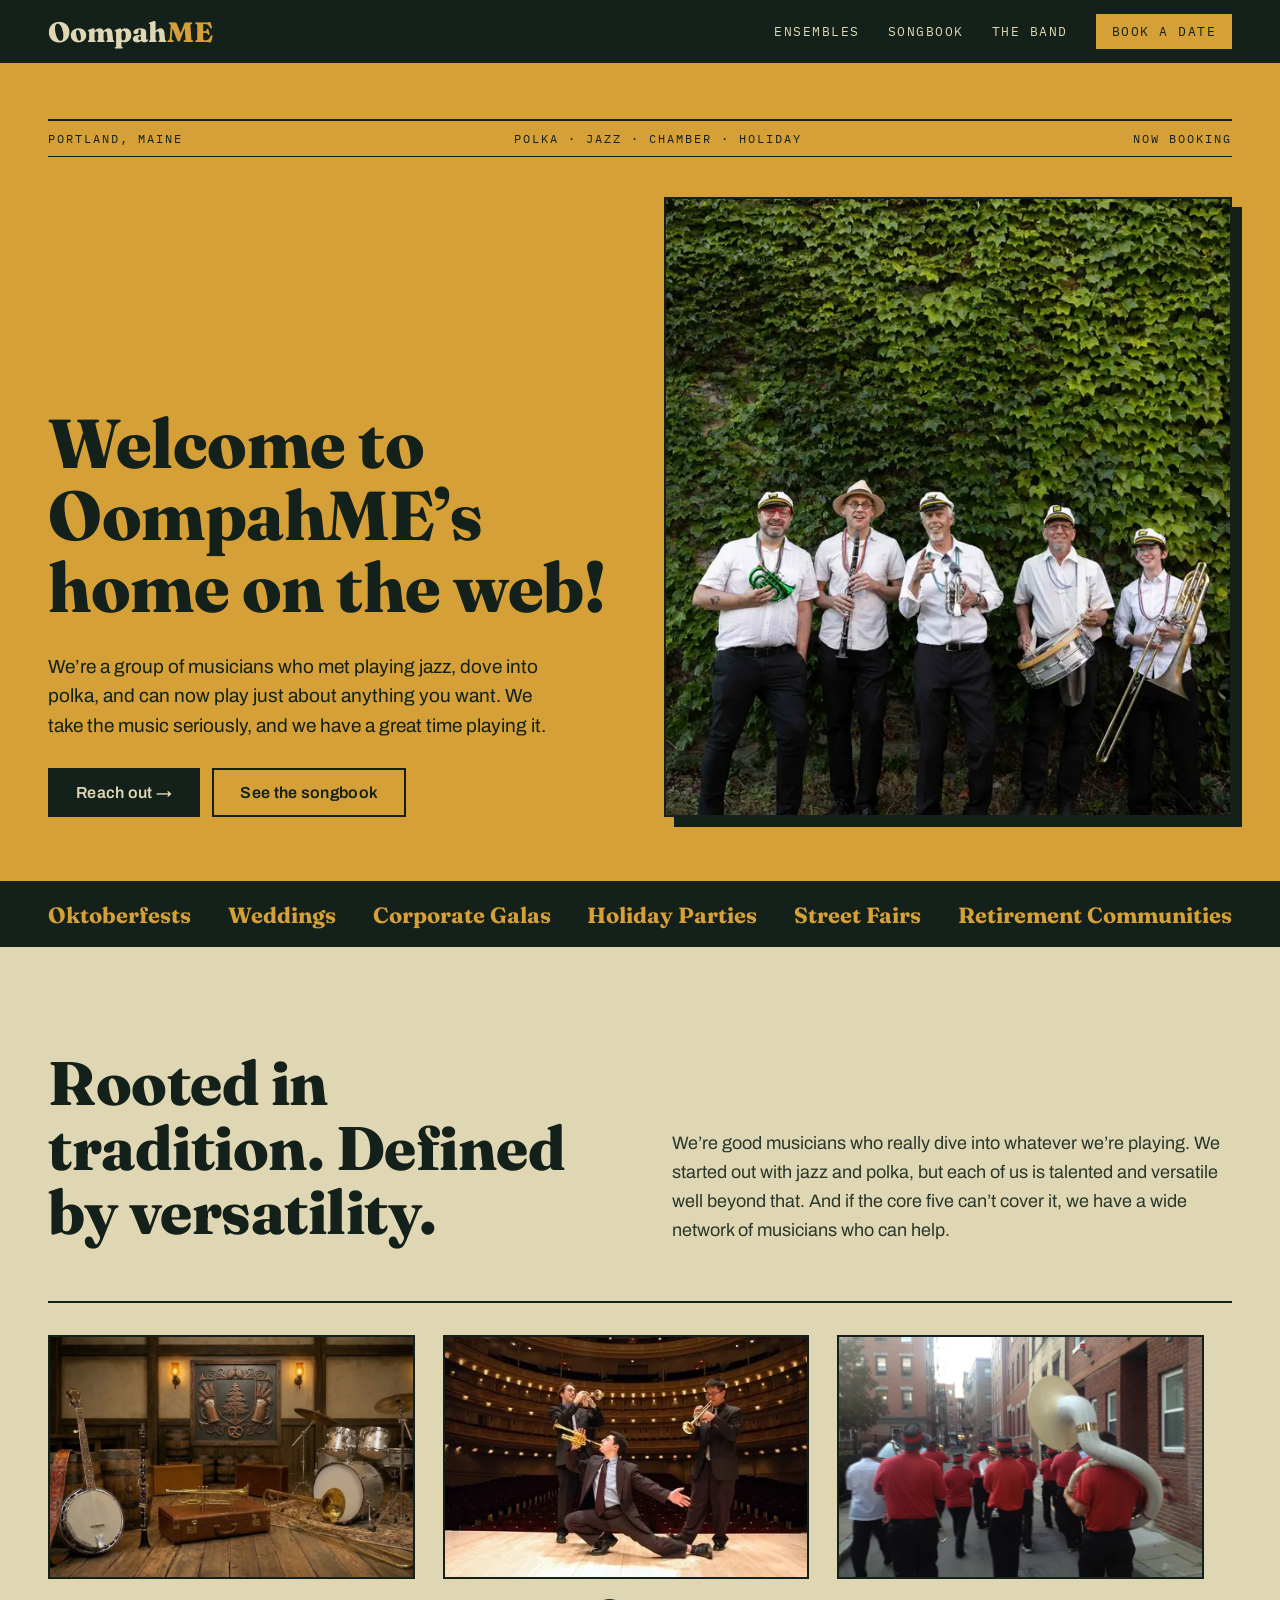
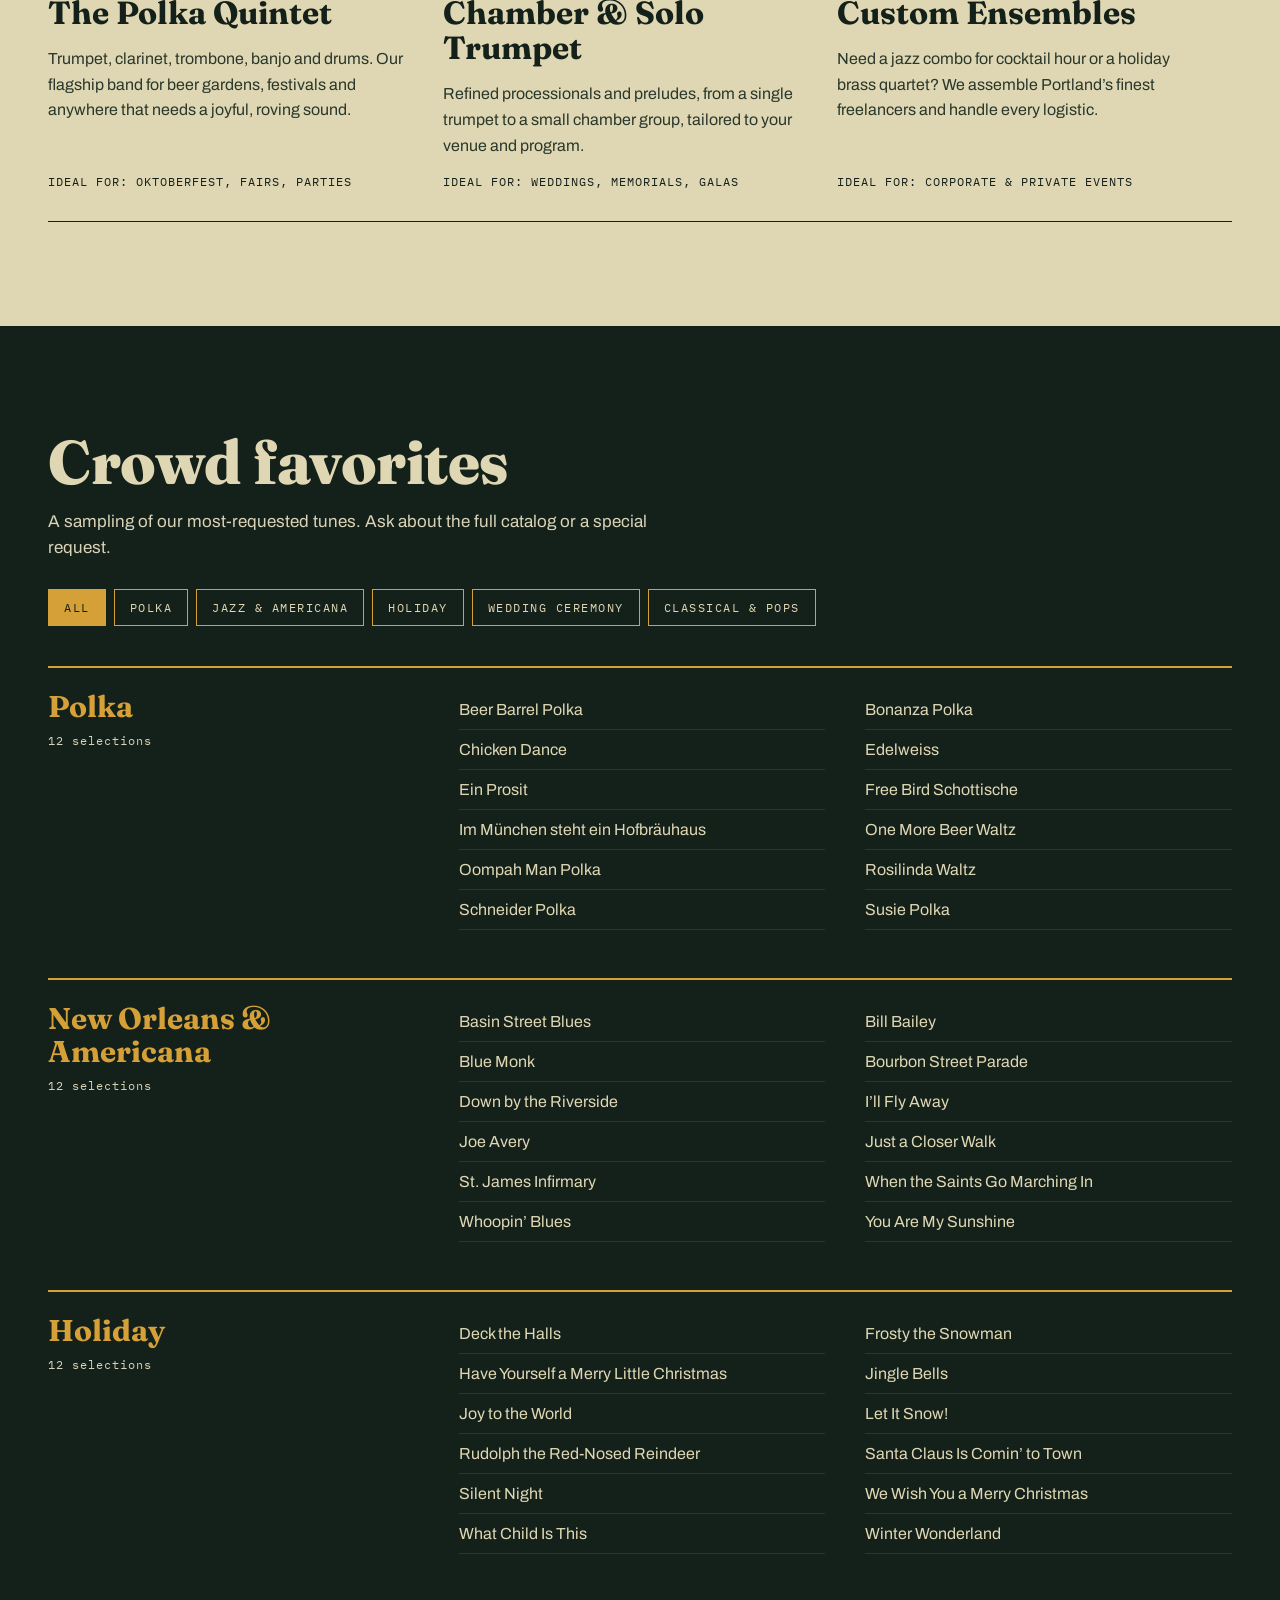
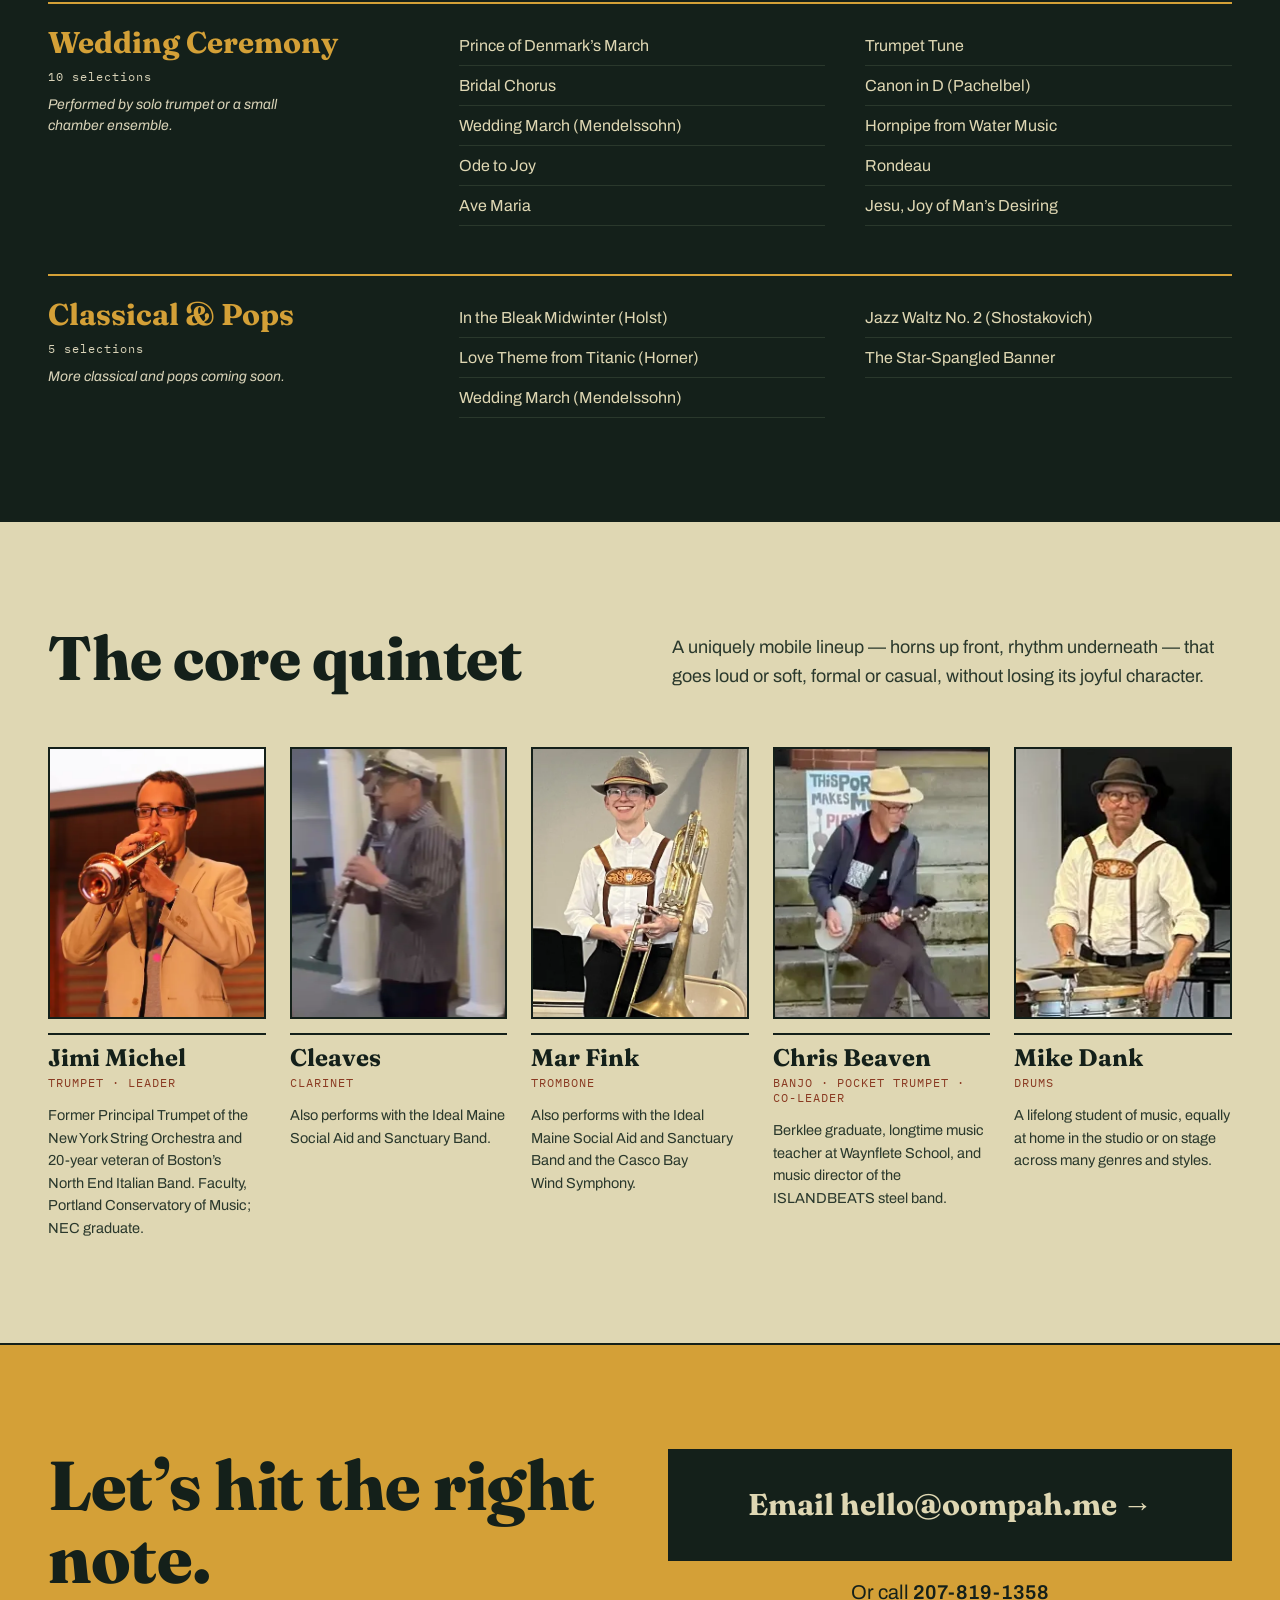
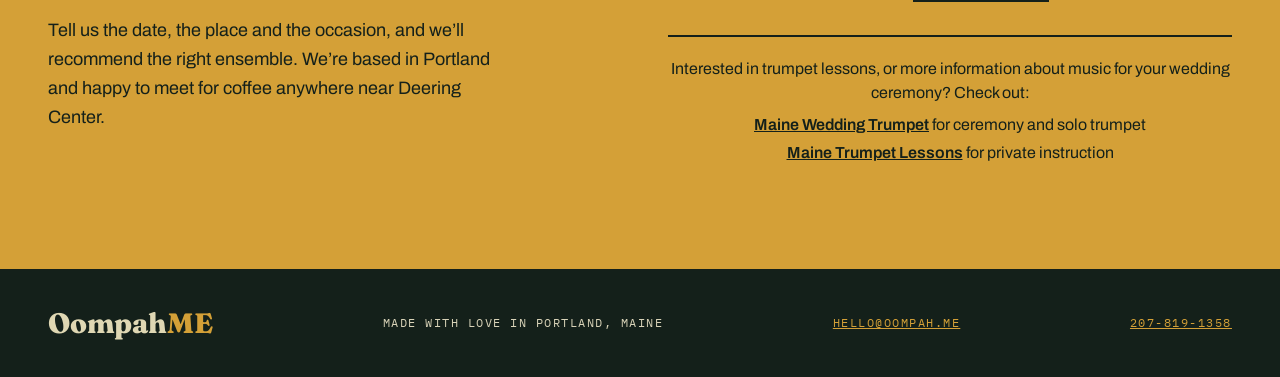
==== commit 22ca85ed: "Apply new palette, refresh metadata, add style guide Brass, green-black ink, logo tan and logo green" ====
--- a/index.html
+++ b/index.html
@@ -4,22 +4,22 @@
 <meta charset="utf-8">
 <meta name="viewport" content="width=device-width, initial-scale=1">
 <title>OompahME | Polka Band &amp; Musical Contractor in Portland, Maine</title>
-<meta name="description" content="OompahME is Portland, Maine’s signature polka quintet and a professional musical contractor: Oktoberfests, weddings, corporate galas, holiday parties, street fairs and more. Booking 2026–27.">
+<meta name="description" content="OompahME is a Portland, Maine band of musicians who met playing jazz and dove into polka, and a musical contractor for Oktoberfests, weddings, corporate galas, holiday parties, street fairs and more. Now booking.">
 <link rel="canonical" href="https://oompah.me/">
-<meta name="theme-color" content="#151310">
+<meta name="theme-color" content="#14201a">
 
 <meta property="og:type" content="website">
 <meta property="og:site_name" content="OompahME">
-<meta property="og:title" content="OompahME | Maine’s hardest-working brass">
-<meta property="og:description" content="A signature polka quintet and a professional musical contractor in Portland, Maine. Oktoberfests, weddings, galas and holiday parties.">
+<meta property="og:title" content="OompahME | Polka, jazz and more from Portland, Maine">
+<meta property="og:description" content="Musicians who met playing jazz, dove into polka, and can play almost anything. Based in Portland, Maine. Oktoberfests, weddings, galas and holiday parties.">
 <meta property="og:url" content="https://oompah.me/">
 <meta property="og:image" content="https://oompah.me/assets/og-image.jpg">
 <meta property="og:image:width" content="1200">
 <meta property="og:image:height" content="630">
 <meta property="og:image:alt" content="The five members of OompahME in white shirts and captain’s hats holding their instruments in front of an ivy wall">
 <meta name="twitter:card" content="summary_large_image">
-<meta name="twitter:title" content="OompahME | Maine’s hardest-working brass">
-<meta name="twitter:description" content="A signature polka quintet and a professional musical contractor in Portland, Maine.">
+<meta name="twitter:title" content="OompahME | Polka, jazz and more from Portland, Maine">
+<meta name="twitter:description" content="Musicians who met playing jazz, dove into polka, and can play almost anything. Based in Portland, Maine.">
 <meta name="twitter:image" content="https://oompah.me/assets/og-image.jpg">
 <meta name="twitter:image:alt" content="The five members of OompahME in white shirts and captain’s hats holding their instruments in front of an ivy wall">
 
@@ -45,7 +45,7 @@
   "email": "hello@oompah.me",
   "telephone": "+1-207-819-1358",
   "image": "https://oompah.me/assets/og-image.jpg",
-  "description": "A signature polka quintet and a professional musical contractor in Portland, Maine.",
+  "description": "Musicians who met playing jazz, dove into polka, and can play almost anything. Based in Portland, Maine.",
   "genre": ["Polka", "Jazz", "Chamber", "Holiday"],
   "address": {
     "@type": "PostalAddress",
--- a/styles.css
+++ b/styles.css
@@ -5,14 +5,15 @@
 
 :root {
   /* Palette */
-  --mustard: #dba72a;
-  --ink: #151310;
-  --paper: #f2ead8;
-  --paper-soft: #fbf6ea;
-  --paper-deep: #e6dcc6;
-  --muted: #3a332a;          /* body copy on light backgrounds */
-  --muted-dark: #cfc5b2;     /* body copy on ink backgrounds */
-  --accent: #87620f;         /* labels on paper; mockup #8a6410 darkened 1 step to clear WCAG AA (4.6:1) */
+  --mustard: #d4a037;
+  --ink: #14201a;
+  --paper: #dfd7b3;
+  --paper-soft: #ebe5c8;
+  --paper-deep: #d0c8a2;
+  --muted: #2a382c;          /* body copy on light backgrounds */
+  --muted-dark: #d9d3b8;     /* body copy on ink backgrounds */
+  --accent: #8a3a22;         /* brick; 5.4:1 on paper */
+  --ivy: #2b592b;            /* logo green; hover fills, paper text on it is 5.7:1 */
 
   /* Type */
   --font-display: 'Fraunces', Georgia, 'Times New Roman', serif;
@@ -190,7 +191,7 @@
   text-decoration: none;
 }
 .btn--solid { background: var(--ink); color: var(--paper); }
-.btn--solid:hover { background: var(--muted); color: var(--paper); }
+.btn--solid:hover { background: var(--ivy); color: var(--paper); }
 .btn--outline { color: var(--ink); }
 .btn--outline:hover { background: var(--ink); color: var(--mustard); }
 
@@ -341,7 +342,7 @@
   text-align: center; text-decoration: none;
   overflow-wrap: anywhere;
 }
-.booking__button:hover { background: var(--muted); color: var(--paper); }
+.booking__button:hover { background: var(--ivy); color: var(--paper); }
 .booking__phone { font-size: 20px; text-align: center; }
 .booking__phone a { font-weight: 600; }
 .booking__related { margin-top: 12px; padding-top: 20px; border-top: var(--rule); font-size: 16px; line-height: 1.5; text-align: center; }
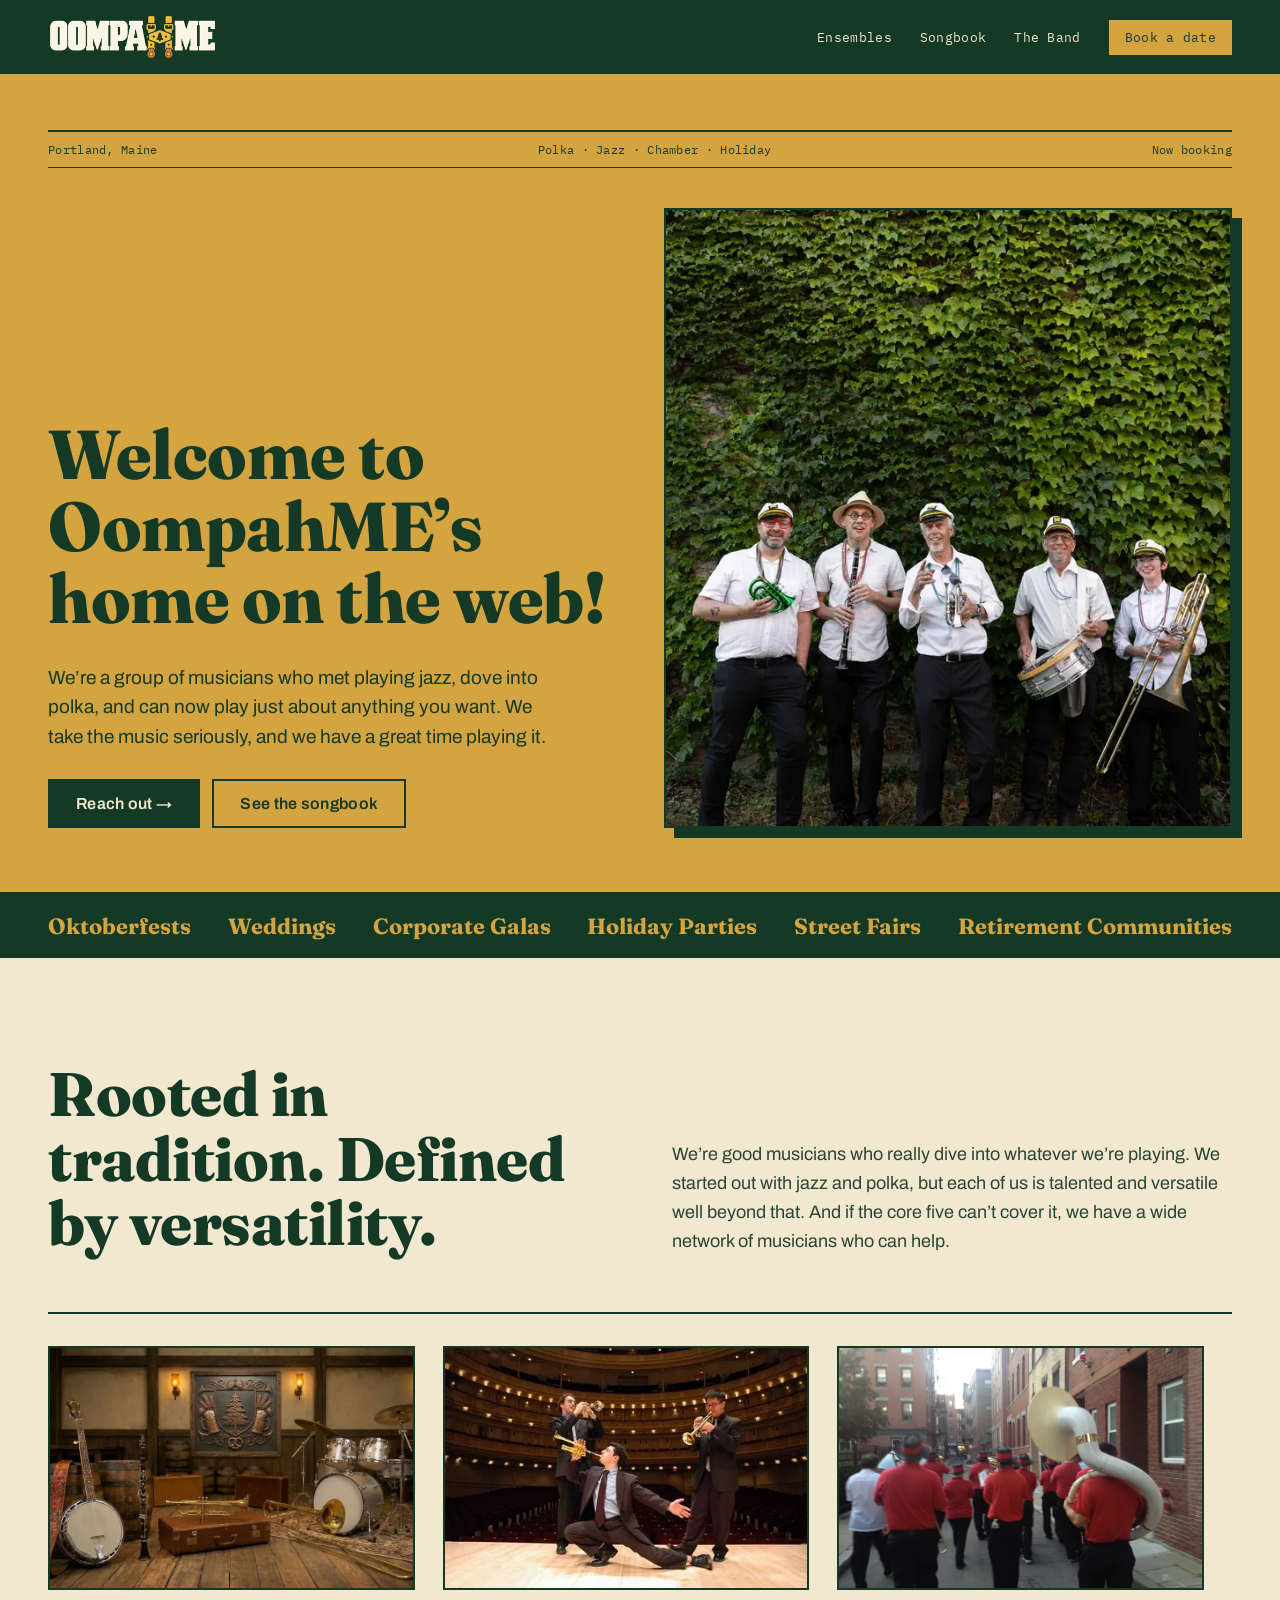
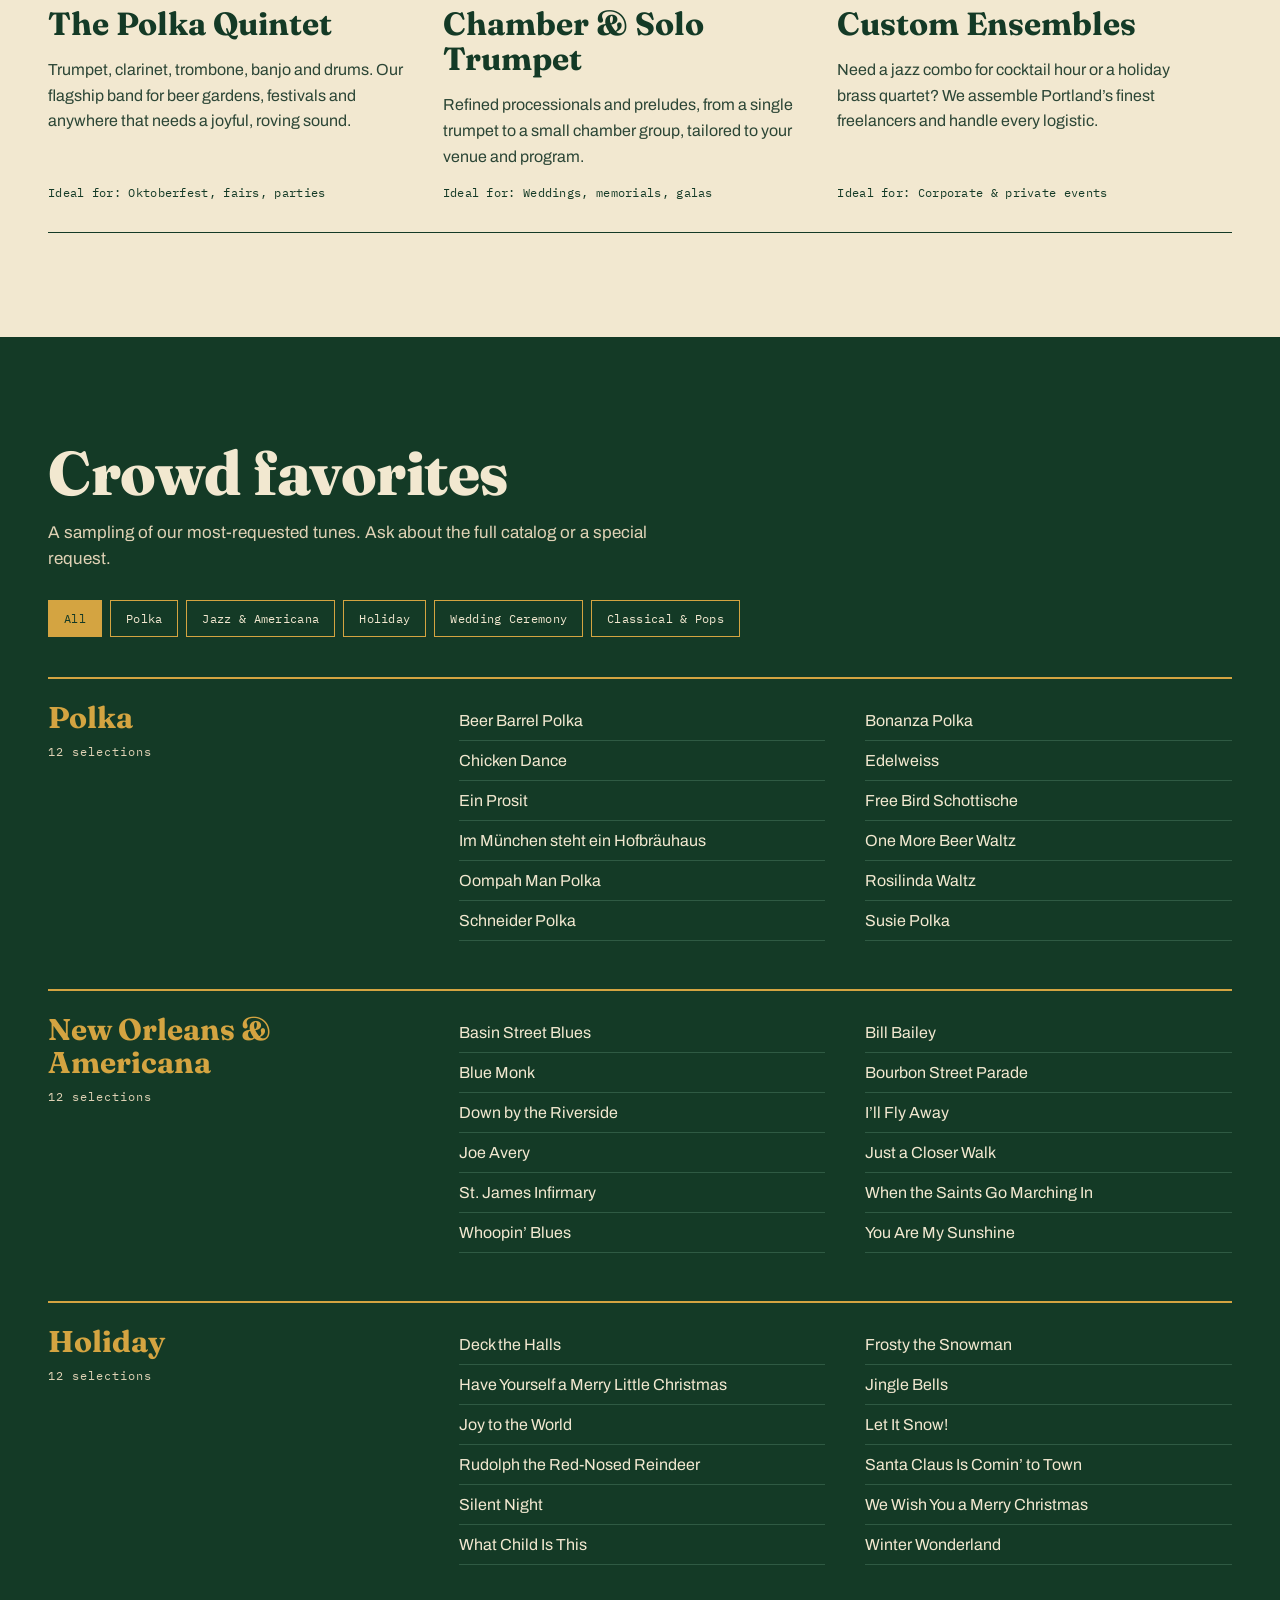
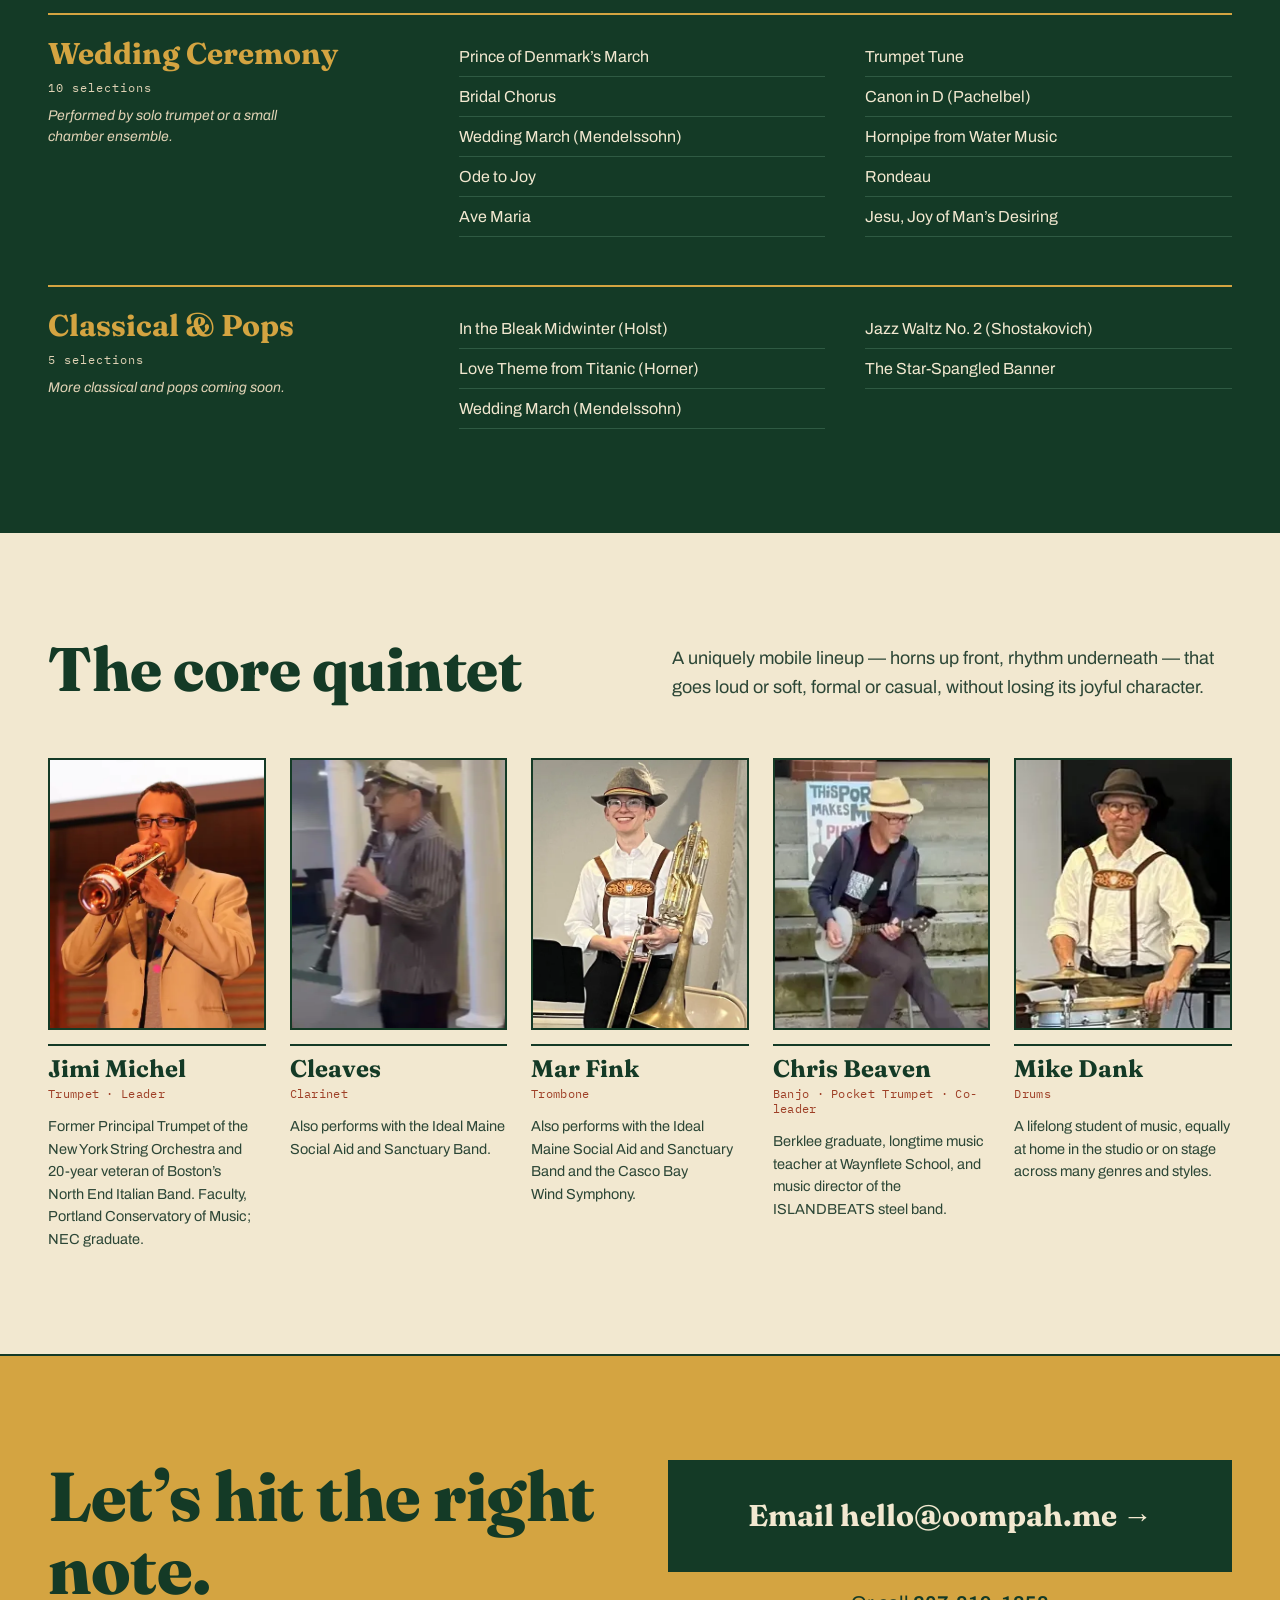
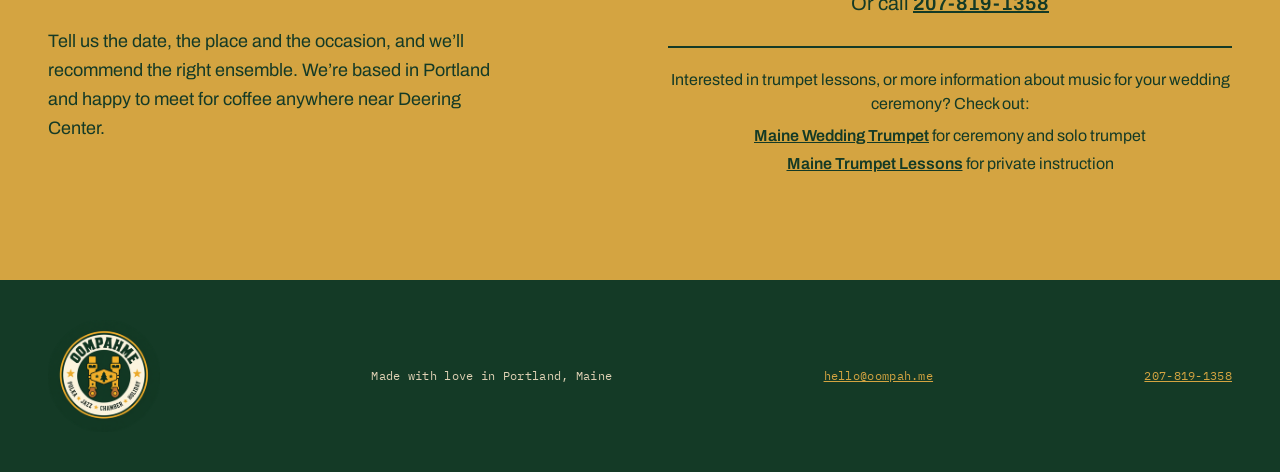
==== commit 2f357fbd: "Add brand logos and apply brand palette Header wordmark and footer badge from the brand asset set, f" ====
--- a/index.html
+++ b/index.html
@@ -6,7 +6,7 @@
 <title>OompahME | Polka Band &amp; Musical Contractor in Portland, Maine</title>
 <meta name="description" content="OompahME is a Portland, Maine band of musicians who met playing jazz and dove into polka, and a musical contractor for Oktoberfests, weddings, corporate galas, holiday parties, street fairs and more. Now booking.">
 <link rel="canonical" href="https://oompah.me/">
-<meta name="theme-color" content="#14201a">
+<meta name="theme-color" content="#143A26">
 
 <meta property="og:type" content="website">
 <meta property="og:site_name" content="OompahME">
@@ -23,8 +23,8 @@
 <meta name="twitter:image" content="https://oompah.me/assets/og-image.jpg">
 <meta name="twitter:image:alt" content="The five members of OompahME in white shirts and captain’s hats holding their instruments in front of an ivy wall">
 
-<!-- Favicon placeholders: replace assets/favicon.svg and assets/apple-touch-icon.png with final artwork -->
-<link rel="icon" href="assets/favicon.svg" type="image/svg+xml">
+<link rel="icon" href="assets/favicon-32.png" type="image/png" sizes="32x32">
+<link rel="icon" href="assets/favicon-192.png" type="image/png" sizes="192x192">
 <link rel="apple-touch-icon" href="assets/apple-touch-icon.png">
 
 <link rel="preconnect" href="https://fonts.googleapis.com">
@@ -69,7 +69,7 @@
 
 <header class="site-header">
   <div class="site-header__inner wrap">
-    <a href="#top" class="logo" aria-label="OompahME, back to top">Oompah<span>ME</span></a>
+    <a href="#top" class="logo" aria-label="OompahME, back to top"><img src="assets/brand/wordmark-header.png" width="308" height="84" alt=""></a>
     <button type="button" class="nav-toggle" aria-expanded="false" aria-controls="site-nav">Menu</button>
     <nav id="site-nav" class="site-nav" aria-label="Main">
       <a href="#ensembles">Ensembles</a>
@@ -370,7 +370,7 @@
 
 <footer class="site-footer">
   <div class="wrap site-footer__inner">
-    <p class="logo logo--footer">Oompah<span>ME</span></p>
+    <img class="logo-badge" src="assets/brand/badge-footer.png" width="240" height="240" loading="lazy" alt="OompahME: polka, jazz, chamber, holiday">
     <p>Made with love in Portland, Maine</p>
     <a href="mailto:hello@oompah.me">hello@oompah.me</a>
     <a href="tel:+12078191358">207-819-1358</a>
--- a/styles.css
+++ b/styles.css
@@ -5,15 +5,19 @@
 
 :root {
   /* Palette */
-  --mustard: #d4a037;
-  --ink: #14201a;
-  --paper: #dfd7b3;
-  --paper-soft: #ebe5c8;
-  --paper-deep: #d0c8a2;
-  --muted: #2a382c;          /* body copy on light backgrounds */
-  --muted-dark: #d9d3b8;     /* body copy on ink backgrounds */
-  --accent: #8a3a22;         /* brick; 5.4:1 on paper */
-  --ivy: #2b592b;            /* logo green; hover fills, paper text on it is 5.7:1 */
+  --ink: #143A26;            /* deep ink green */
+  --ink-deep: #14201a;       /* high-contrast outlines */
+  --paper: #F2E8D0;          /* warm paper */
+  --paper-soft: #F8F1DF;
+  --paper-deep: #E0D2B5;
+  --mustard: #D4A441;        /* brass */
+  --ivy: #4F6B3E;            /* hover fills; paper text on it is 4.9:1 */
+  --saddle: #C7834E;
+  --muted: #2c4636;          /* body copy on light backgrounds, 8.5:1 on paper */
+  --muted-dark: #E0D2B5;     /* body copy on ink backgrounds, 8.5:1 */
+  --line-dark: #2f5a43;      /* hairlines on ink */
+  --accent: #C65A32;         /* brick: non-text accents only */
+  --accent-text: #9E3F26;    /* brick for small text; 5.4:1 on paper */
 
   /* Type */
   --font-display: 'Fraunces', Georgia, 'Times New Roman', serif;
@@ -47,7 +51,7 @@
 
 img { display: block; max-width: 100%; height: auto; }
 a { color: var(--ink); }
-a:hover { color: var(--accent); }
+a:hover { color: var(--accent-text); }
 ul { list-style: none; margin: 0; padding: 0; }
 h1, h2, h3, p { margin: 0; }
 button, input, select, textarea { font: inherit; color: inherit; }
@@ -65,7 +69,7 @@
   position: absolute; left: 12px; top: -100px; z-index: 100;
   background: var(--mustard); color: var(--ink);
   border: var(--rule); padding: 10px 16px;
-  font-family: var(--font-mono); font-size: 13px; text-transform: uppercase; letter-spacing: 1.5px;
+  font-family: var(--font-mono); font-size: 13px; letter-spacing: .3px;
   text-decoration: none;
 }
 .skip-link:focus { top: 12px; }
@@ -81,8 +85,7 @@
 .eyebrow {
   font-family: var(--font-mono);
   font-size: 12px;
-  letter-spacing: 2px;
-  text-transform: uppercase;
+  letter-spacing: .3px;
 }
 .eyebrow--mustard { color: var(--mustard); }
 
@@ -96,23 +99,15 @@
   display: flex; align-items: center; justify-content: space-between;
   gap: 20px; flex-wrap: wrap;
 }
-.logo {
-  font-family: var(--font-display);
-  font-weight: 800;
-  font-size: 28px;
-  line-height: 1;
-  color: var(--paper);
-  text-decoration: none;
-}
-.logo span { color: var(--mustard); }
-.logo:hover { color: var(--paper); }
+.logo { display: block; line-height: 0; text-decoration: none; }
+.logo img { height: 46px; width: auto; }
+.logo-badge { width: 112px; height: 112px; }
 
 .site-nav {
   display: flex; gap: 28px; flex-wrap: wrap; align-items: center;
   font-family: var(--font-mono);
   font-size: 13px;
-  letter-spacing: 1.5px;
-  text-transform: uppercase;
+  letter-spacing: .3px;
 }
 .site-nav a { color: var(--paper); text-decoration: none; }
 .site-nav a:hover { color: var(--mustard); }
@@ -125,7 +120,7 @@
   border: 1px solid var(--mustard);
   color: var(--paper);
   font-family: var(--font-mono);
-  font-size: 12px; letter-spacing: 1.5px; text-transform: uppercase;
+  font-size: 12px; letter-spacing: .3px;
   padding: 9px 14px;
   cursor: pointer;
 }
@@ -138,11 +133,11 @@
     display: none;
     flex-basis: 100%;
     flex-direction: column; align-items: stretch; gap: 0;
-    border-top: 1px solid var(--muted);
+    border-top: 1px solid var(--line-dark);
     padding-top: 8px;
   }
   .js .site-nav.is-open { display: flex; }
-  .js .site-nav a { padding: 14px 0; border-bottom: 1px solid var(--muted); }
+  .js .site-nav a { padding: 14px 0; border-bottom: 1px solid var(--line-dark); }
   .js .site-nav .site-nav__cta { margin-top: 14px; padding: 14px 16px; border-bottom: 0; text-align: center; }
 }
 
@@ -153,7 +148,7 @@
   display: flex; justify-content: space-between; gap: 16px; flex-wrap: wrap;
   border-top: var(--rule); border-bottom: 1px solid var(--ink);
   padding: 10px 0;
-  font-family: var(--font-mono); font-size: 12px; letter-spacing: 2px; text-transform: uppercase;
+  font-family: var(--font-mono); font-size: 12px; letter-spacing: .3px;
 }
 .hero__grid {
   display: grid;
@@ -238,7 +233,7 @@
 .ensemble__body { font-size: 16px; line-height: 1.6; color: var(--muted); text-wrap: pretty; }
 .ensemble__good {
   margin-top: auto;
-  font-family: var(--font-mono); font-size: 12px; letter-spacing: 1px; text-transform: uppercase;
+  font-family: var(--font-mono); font-size: 12px; letter-spacing: .3px;
 }
 
 /* ---------- Songbook ---------- */
@@ -252,7 +247,7 @@
 .songbook__lede { font-size: 17px; line-height: 1.55; color: var(--muted-dark); }
 .songbook__filters { display: flex; gap: 8px; flex-wrap: wrap; }
 .filter {
-  font-family: var(--font-mono); font-size: 12px; letter-spacing: 1.5px; text-transform: uppercase;
+  font-family: var(--font-mono); font-size: 12px; letter-spacing: .3px;
   padding: 10px 15px;
   cursor: pointer;
   border: 1px solid var(--mustard);
@@ -284,7 +279,7 @@
   column-gap: 40px;
   align-content: start;
 }
-.genre__songs li { padding: 11px 0; border-bottom: 1px solid var(--muted); font-size: 16px; }
+.genre__songs li { padding: 11px 0; border-bottom: 1px solid var(--line-dark); font-size: 16px; }
 /* One-column layout: a 2-column span would force an implicit extra column */
 @media (max-width: 623.98px) {
   .genre__songs { grid-column: auto; }
@@ -314,7 +309,7 @@
   font-family: var(--font-display); font-weight: 700; font-size: 24px;
   line-height: 1.1;
 }
-.member__role { font-family: var(--font-mono); font-size: 12px; letter-spacing: 1px; text-transform: uppercase; color: var(--accent); }
+.member__role { font-family: var(--font-mono); font-size: 12px; letter-spacing: .3px; color: var(--accent-text); }
 .member__bio { font-size: 14.5px; line-height: 1.55; color: var(--muted); text-wrap: pretty; }
 
 /* ---------- Booking ---------- */
@@ -355,11 +350,10 @@
   padding-block: 40px;
   display: flex; justify-content: space-between; align-items: center;
   gap: 20px; flex-wrap: wrap;
-  font-family: var(--font-mono); font-size: 12px; letter-spacing: 1.5px; text-transform: uppercase;
+  font-family: var(--font-mono); font-size: 12px; letter-spacing: .3px;
 }
 .site-footer a { color: var(--mustard); }
 .site-footer a:hover { color: var(--paper); }
-.logo--footer { text-transform: none; letter-spacing: 0; }
 
 /* ---------- 404 ---------- */
 .notfound { min-height: calc(100vh - var(--header-h)); background: var(--mustard); }
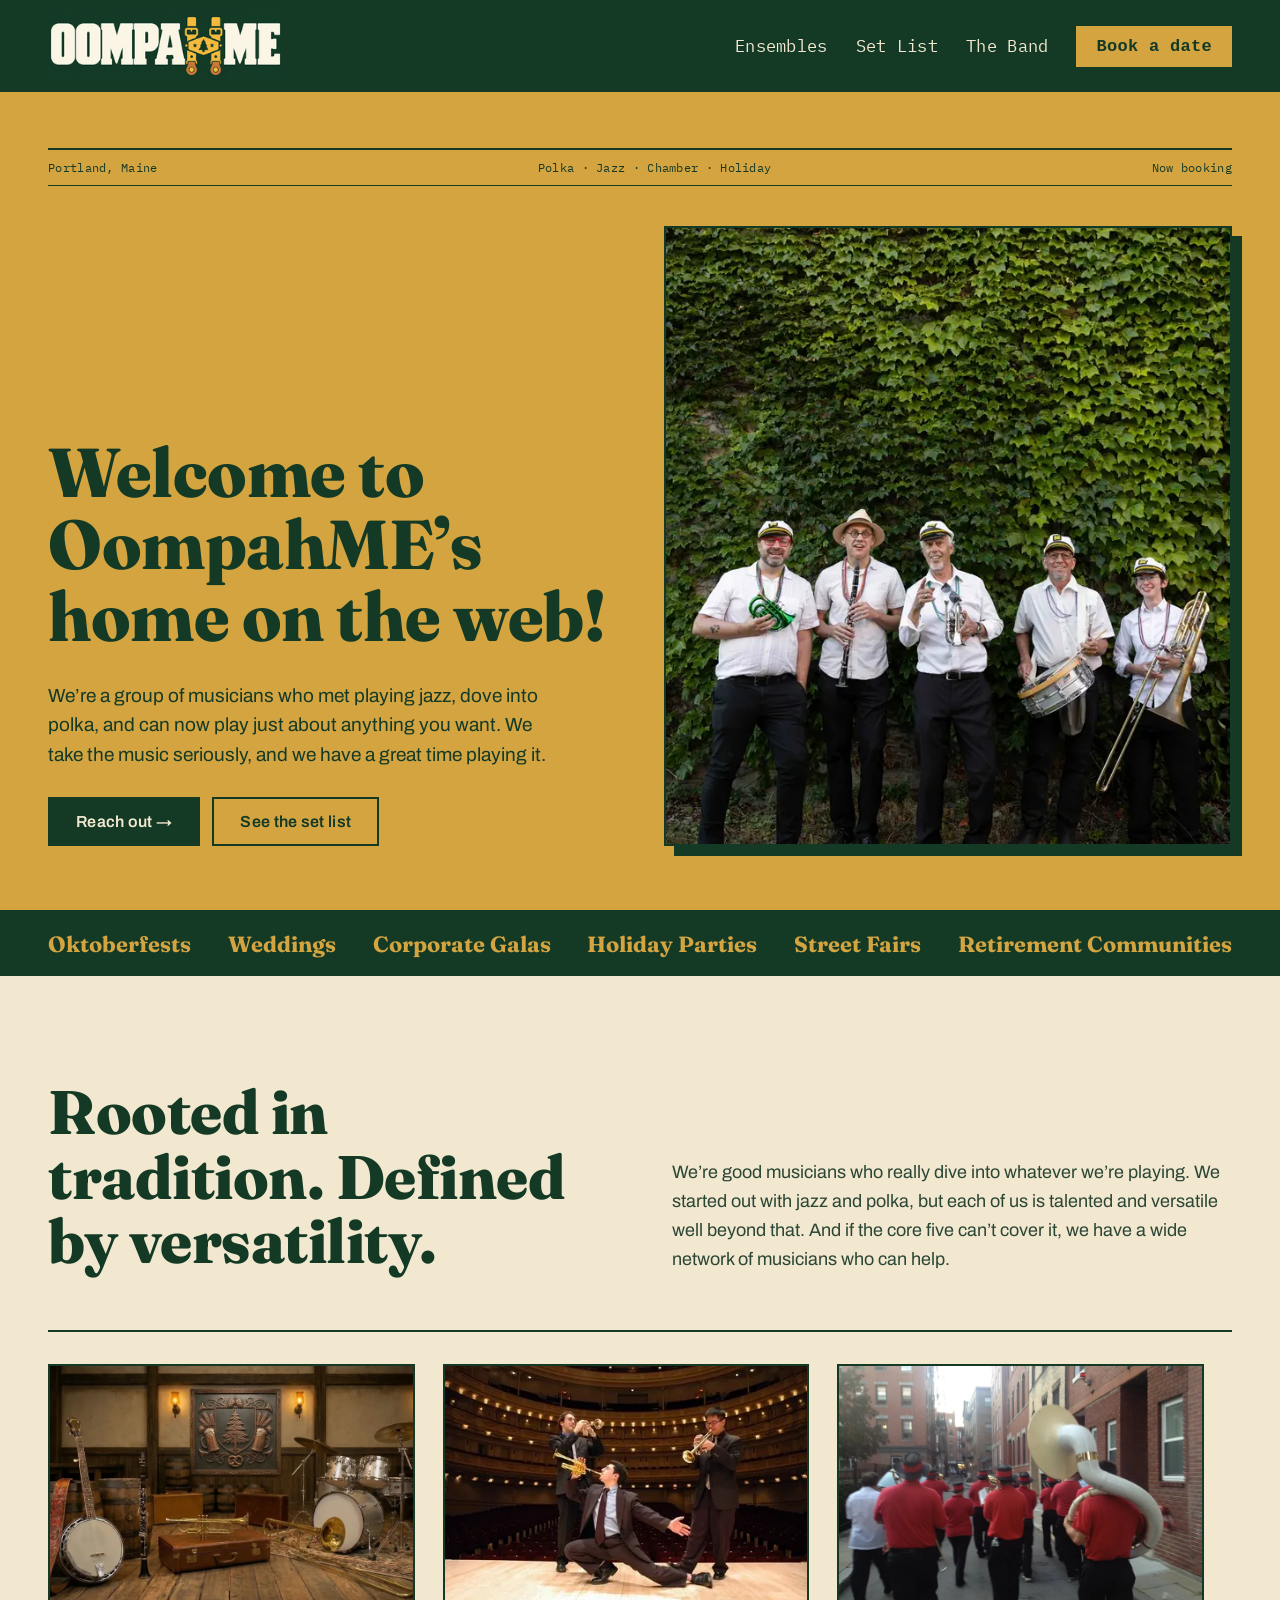
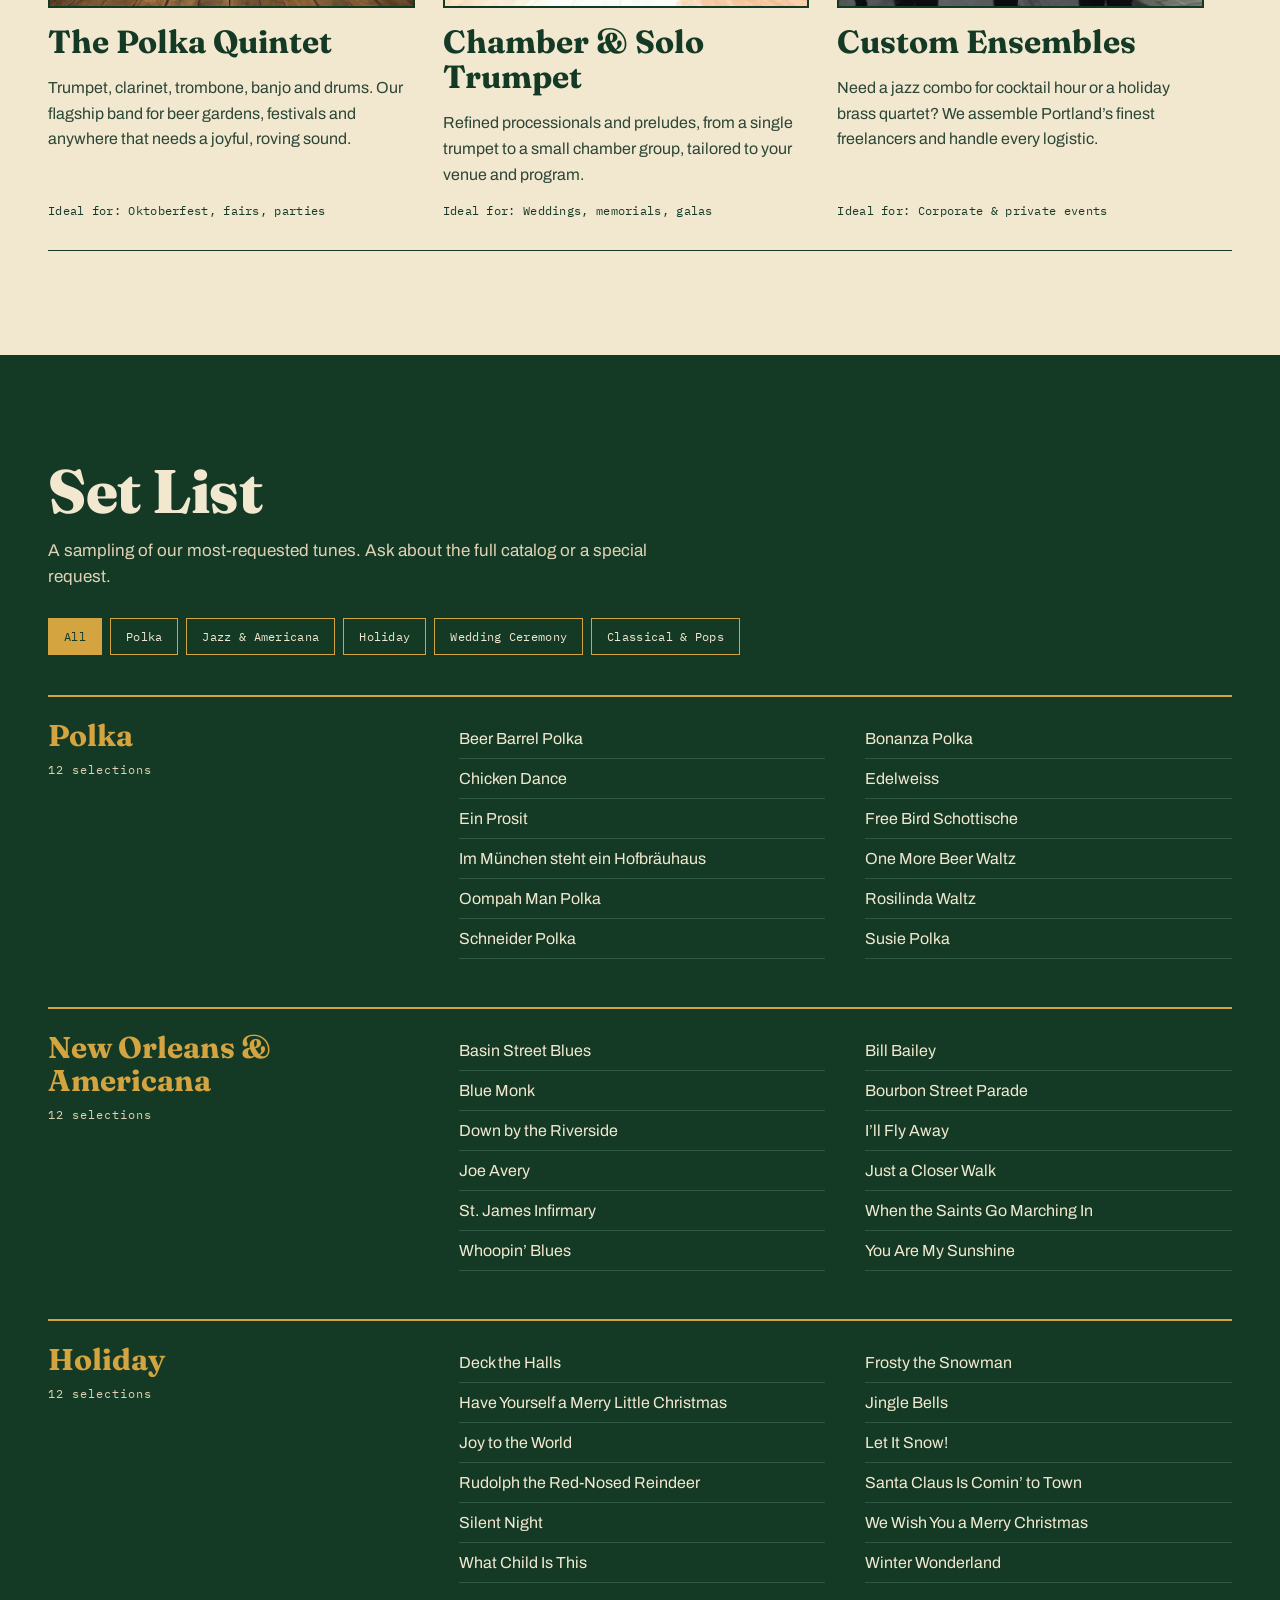
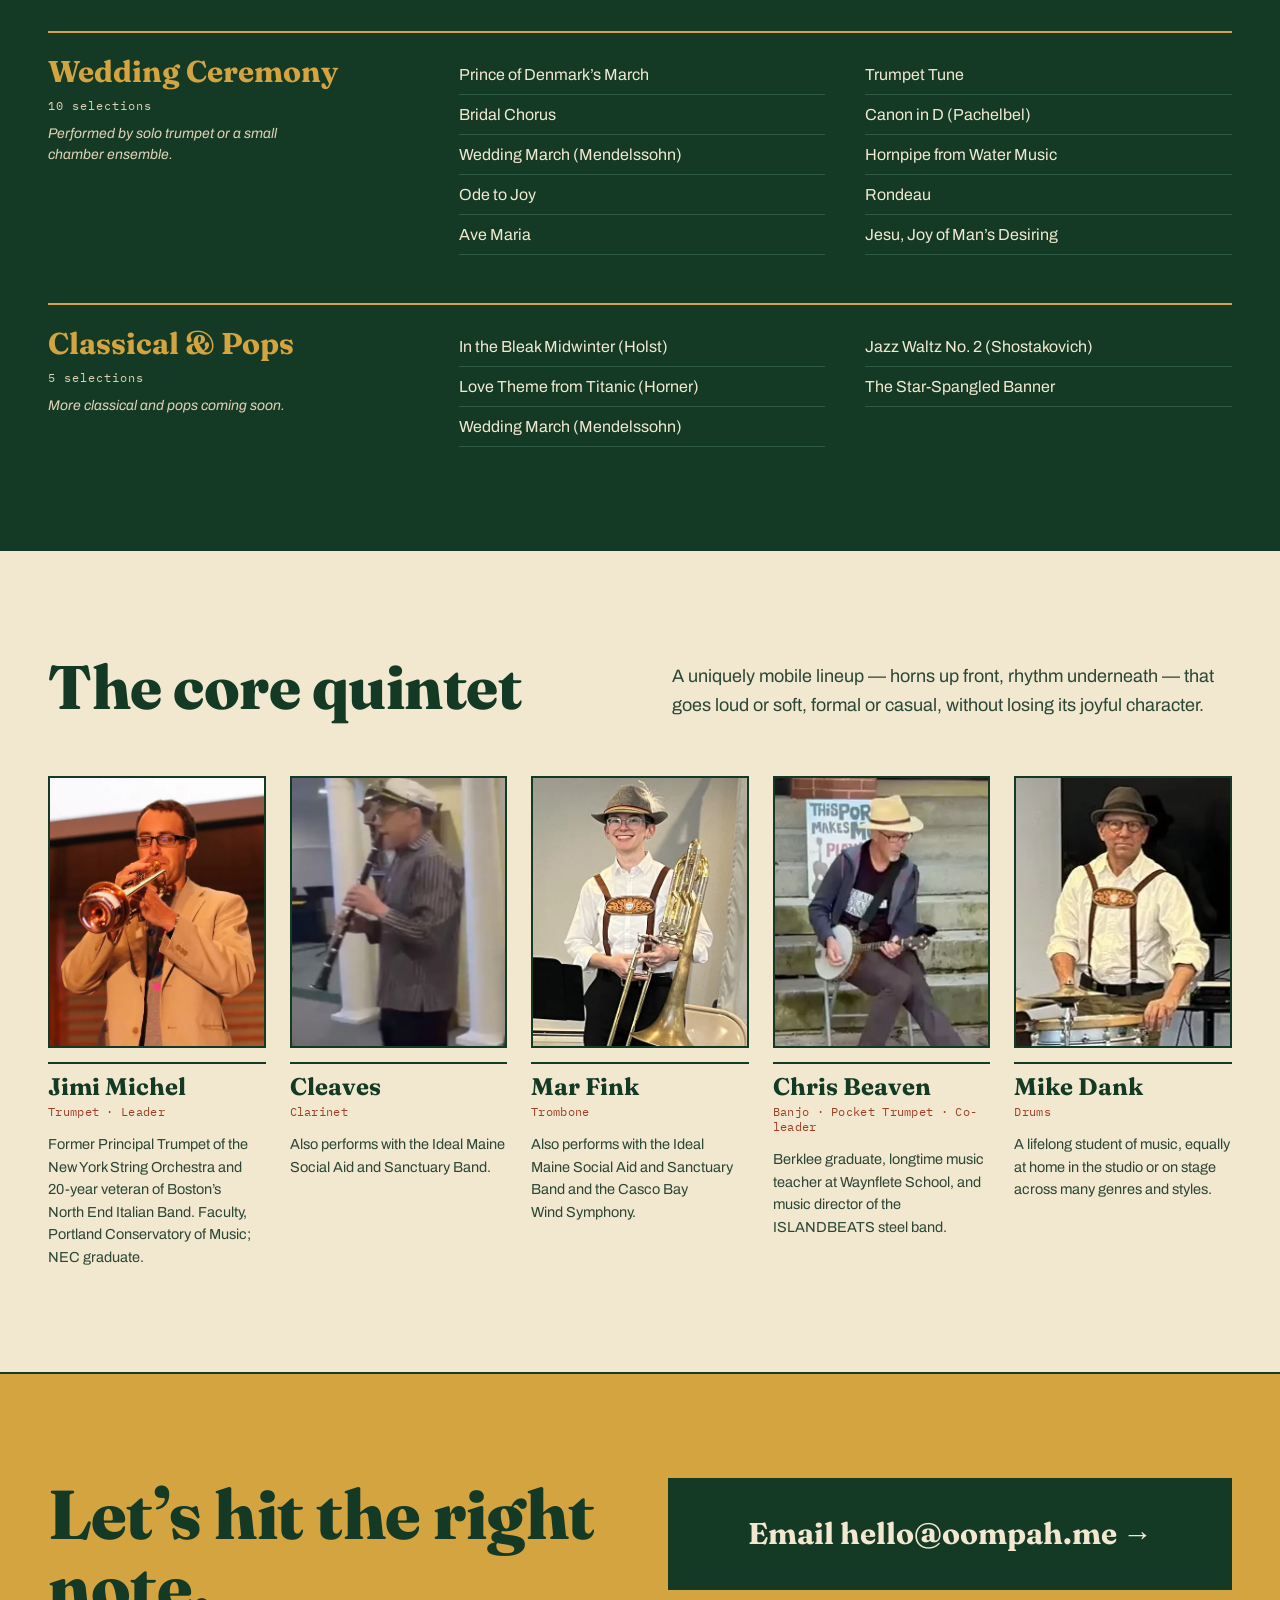
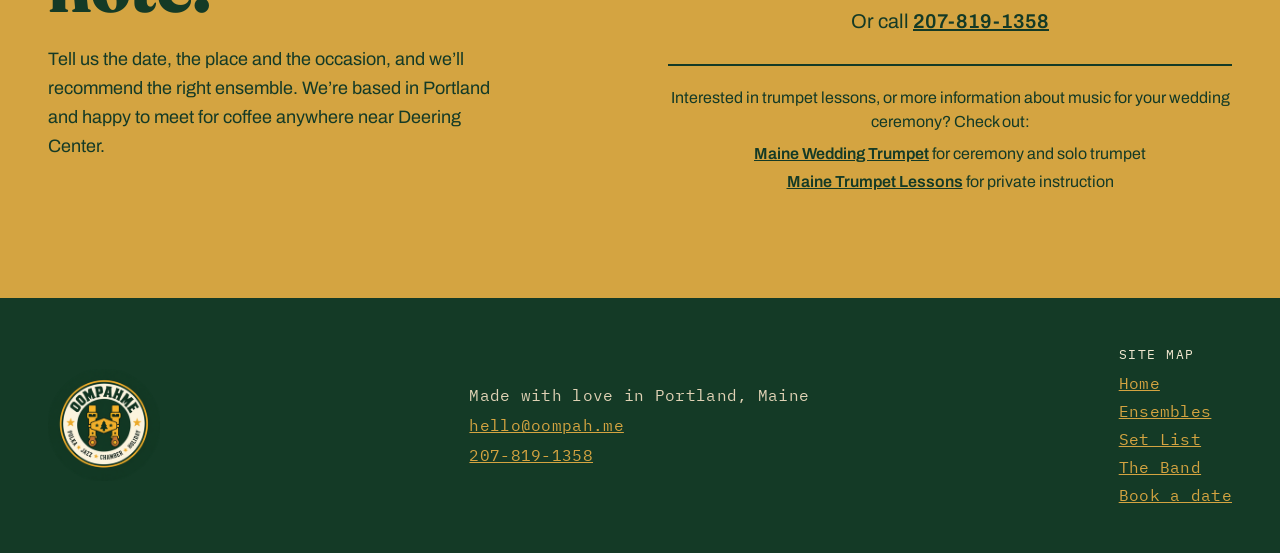
==== commit 67f25c19: "Enlarge header and footer, rename Songbook to Set List, add footer site map Co-Authored-By: Claude S" ====
--- a/index.html
+++ b/index.html
@@ -3,6 +3,14 @@
 <head>
 <meta charset="utf-8">
 <meta name="viewport" content="width=device-width, initial-scale=1">
+<!-- Google tag (gtag.js) -->
+<script async src="https://www.googletagmanager.com/gtag/js?id=G-M41S8SZTMN"></script>
+<script>
+  window.dataLayer = window.dataLayer || [];
+  function gtag(){dataLayer.push(arguments);}
+  gtag('js', new Date());
+  gtag('config', 'G-M41S8SZTMN');
+</script>
 <title>OompahME | Polka Band &amp; Musical Contractor in Portland, Maine</title>
 <meta name="description" content="OompahME is a Portland, Maine band of musicians who met playing jazz and dove into polka, and a musical contractor for Oktoberfests, weddings, corporate galas, holiday parties, street fairs and more. Now booking.">
 <link rel="canonical" href="https://oompah.me/">
@@ -16,12 +24,12 @@
 <meta property="og:image" content="https://oompah.me/assets/og-image.jpg">
 <meta property="og:image:width" content="1200">
 <meta property="og:image:height" content="630">
-<meta property="og:image:alt" content="The five members of OompahME in white shirts and captain’s hats holding their instruments in front of an ivy wall">
+<meta property="og:image:alt" content="OompahME wordmark beside a photo of the five members in white shirts and captain’s hats in front of an ivy wall; Polka, jazz and more from Portland, Maine">
 <meta name="twitter:card" content="summary_large_image">
 <meta name="twitter:title" content="OompahME | Polka, jazz and more from Portland, Maine">
 <meta name="twitter:description" content="Musicians who met playing jazz, dove into polka, and can play almost anything. Based in Portland, Maine.">
 <meta name="twitter:image" content="https://oompah.me/assets/og-image.jpg">
-<meta name="twitter:image:alt" content="The five members of OompahME in white shirts and captain’s hats holding their instruments in front of an ivy wall">
+<meta name="twitter:image:alt" content="OompahME wordmark beside a photo of the five members in white shirts and captain’s hats in front of an ivy wall; Polka, jazz and more from Portland, Maine">
 
 <link rel="icon" href="assets/favicon-32.png" type="image/png" sizes="32x32">
 <link rel="icon" href="assets/favicon-192.png" type="image/png" sizes="192x192">
@@ -73,7 +81,7 @@
     <button type="button" class="nav-toggle" aria-expanded="false" aria-controls="site-nav">Menu</button>
     <nav id="site-nav" class="site-nav" aria-label="Main">
       <a href="#ensembles">Ensembles</a>
-      <a href="#songs">Songbook</a>
+      <a href="#songs">Set List</a>
       <a href="#band">The Band</a>
       <a href="#book" class="site-nav__cta">Book a date</a>
     </nav>
@@ -94,7 +102,7 @@
         <p class="hero__lede">We’re a group of musicians who met playing jazz, dove into polka, and can now play just about anything you want. We take the music seriously, and we have a great time playing it.</p>
         <div class="hero__actions">
           <a href="#book" class="btn btn--solid">Reach out →</a>
-          <a href="#songs" class="btn btn--outline">See the songbook</a>
+          <a href="#songs" class="btn btn--outline">See the set list</a>
         </div>
       </div>
       <picture>
@@ -161,7 +169,7 @@
   <div class="wrap section">
     <div class="songbook__head">
       <div class="songbook__intro">
-        <h2 id="songs-title" class="h2">Crowd favorites</h2>
+        <h2 id="songs-title" class="h2">Set List</h2>
         <p class="songbook__lede">A sampling of our most-requested tunes. Ask about the full catalog or a special request.</p>
       </div>
       <!-- Filter buttons are built by script.js from the genre groups below. -->
@@ -371,9 +379,21 @@
 <footer class="site-footer">
   <div class="wrap site-footer__inner">
     <img class="logo-badge" src="assets/brand/badge-footer.png" width="240" height="240" loading="lazy" alt="OompahME: polka, jazz, chamber, holiday">
-    <p>Made with love in Portland, Maine</p>
-    <a href="mailto:hello@oompah.me">hello@oompah.me</a>
-    <a href="tel:+12078191358">207-819-1358</a>
+    <div class="site-footer__contact">
+      <p>Made with love in Portland, Maine</p>
+      <a href="mailto:hello@oompah.me">hello@oompah.me</a>
+      <a href="tel:+12078191358">207-819-1358</a>
+    </div>
+    <nav class="site-footer__map" aria-label="Site map">
+      <p class="site-footer__map-title">Site map</p>
+      <ul>
+        <li><a href="#top">Home</a></li>
+        <li><a href="#ensembles">Ensembles</a></li>
+        <li><a href="#songs">Set List</a></li>
+        <li><a href="#band">The Band</a></li>
+        <li><a href="#book">Book a date</a></li>
+      </ul>
+    </nav>
   </div>
 </footer>
 </body>
--- a/styles.css
+++ b/styles.css
@@ -29,7 +29,7 @@
   --gutter: 28px;
   --section-pad: 104px;
   --rule: 2px solid var(--ink);
-  --header-h: 60px;
+  --header-h: 92px;
 }
 
 /* ---------- Base ---------- */
@@ -100,18 +100,18 @@
   gap: 20px; flex-wrap: wrap;
 }
 .logo { display: block; line-height: 0; text-decoration: none; }
-.logo img { height: 46px; width: auto; }
+.logo img { height: 64px; width: auto; }
 .logo-badge { width: 112px; height: 112px; }
 
 .site-nav {
   display: flex; gap: 28px; flex-wrap: wrap; align-items: center;
   font-family: var(--font-mono);
-  font-size: 13px;
+  font-size: 17px;
   letter-spacing: .3px;
 }
 .site-nav a { color: var(--paper); text-decoration: none; }
 .site-nav a:hover { color: var(--mustard); }
-.site-nav .site-nav__cta { color: var(--ink); background: var(--mustard); padding: 9px 16px; }
+.site-nav .site-nav__cta { color: var(--ink); background: var(--mustard); padding: 11px 20px; font-weight: 700; }
 .site-nav .site-nav__cta:hover { color: var(--ink); background: var(--paper); }
 
 .nav-toggle {
@@ -120,14 +120,16 @@
   border: 1px solid var(--mustard);
   color: var(--paper);
   font-family: var(--font-mono);
-  font-size: 12px; letter-spacing: .3px;
-  padding: 9px 14px;
+  font-size: 15px; letter-spacing: .3px;
+  padding: 10px 16px;
   cursor: pointer;
 }
 .nav-toggle[aria-expanded="true"] { background: var(--mustard); color: var(--ink); }
 
 /* Collapsed nav below 640px (only when JS is running, so the nav stays usable without it) */
 @media (max-width: 639.98px) {
+  :root { --header-h: 78px; }
+  .logo img { height: 50px; }
   .js .nav-toggle { display: inline-block; }
   .js .site-nav {
     display: none;
@@ -347,11 +349,15 @@
 /* ---------- Footer ---------- */
 .site-footer { background: var(--ink); color: var(--muted-dark); }
 .site-footer__inner {
-  padding-block: 40px;
+  padding-block: 48px;
   display: flex; justify-content: space-between; align-items: center;
-  gap: 20px; flex-wrap: wrap;
-  font-family: var(--font-mono); font-size: 12px; letter-spacing: .3px;
-}
+  gap: 32px; flex-wrap: wrap;
+  font-family: var(--font-mono); font-size: 16px; letter-spacing: .3px;
+}
+.site-footer__contact { display: flex; flex-direction: column; gap: 10px; }
+.site-footer__map { display: flex; flex-direction: column; gap: 10px; }
+.site-footer__map-title { font-size: 13px; letter-spacing: 1.5px; text-transform: uppercase; color: var(--paper); }
+.site-footer__map ul { list-style: none; margin: 0; padding: 0; display: flex; flex-direction: column; gap: 8px; }
 .site-footer a { color: var(--mustard); }
 .site-footer a:hover { color: var(--paper); }
 
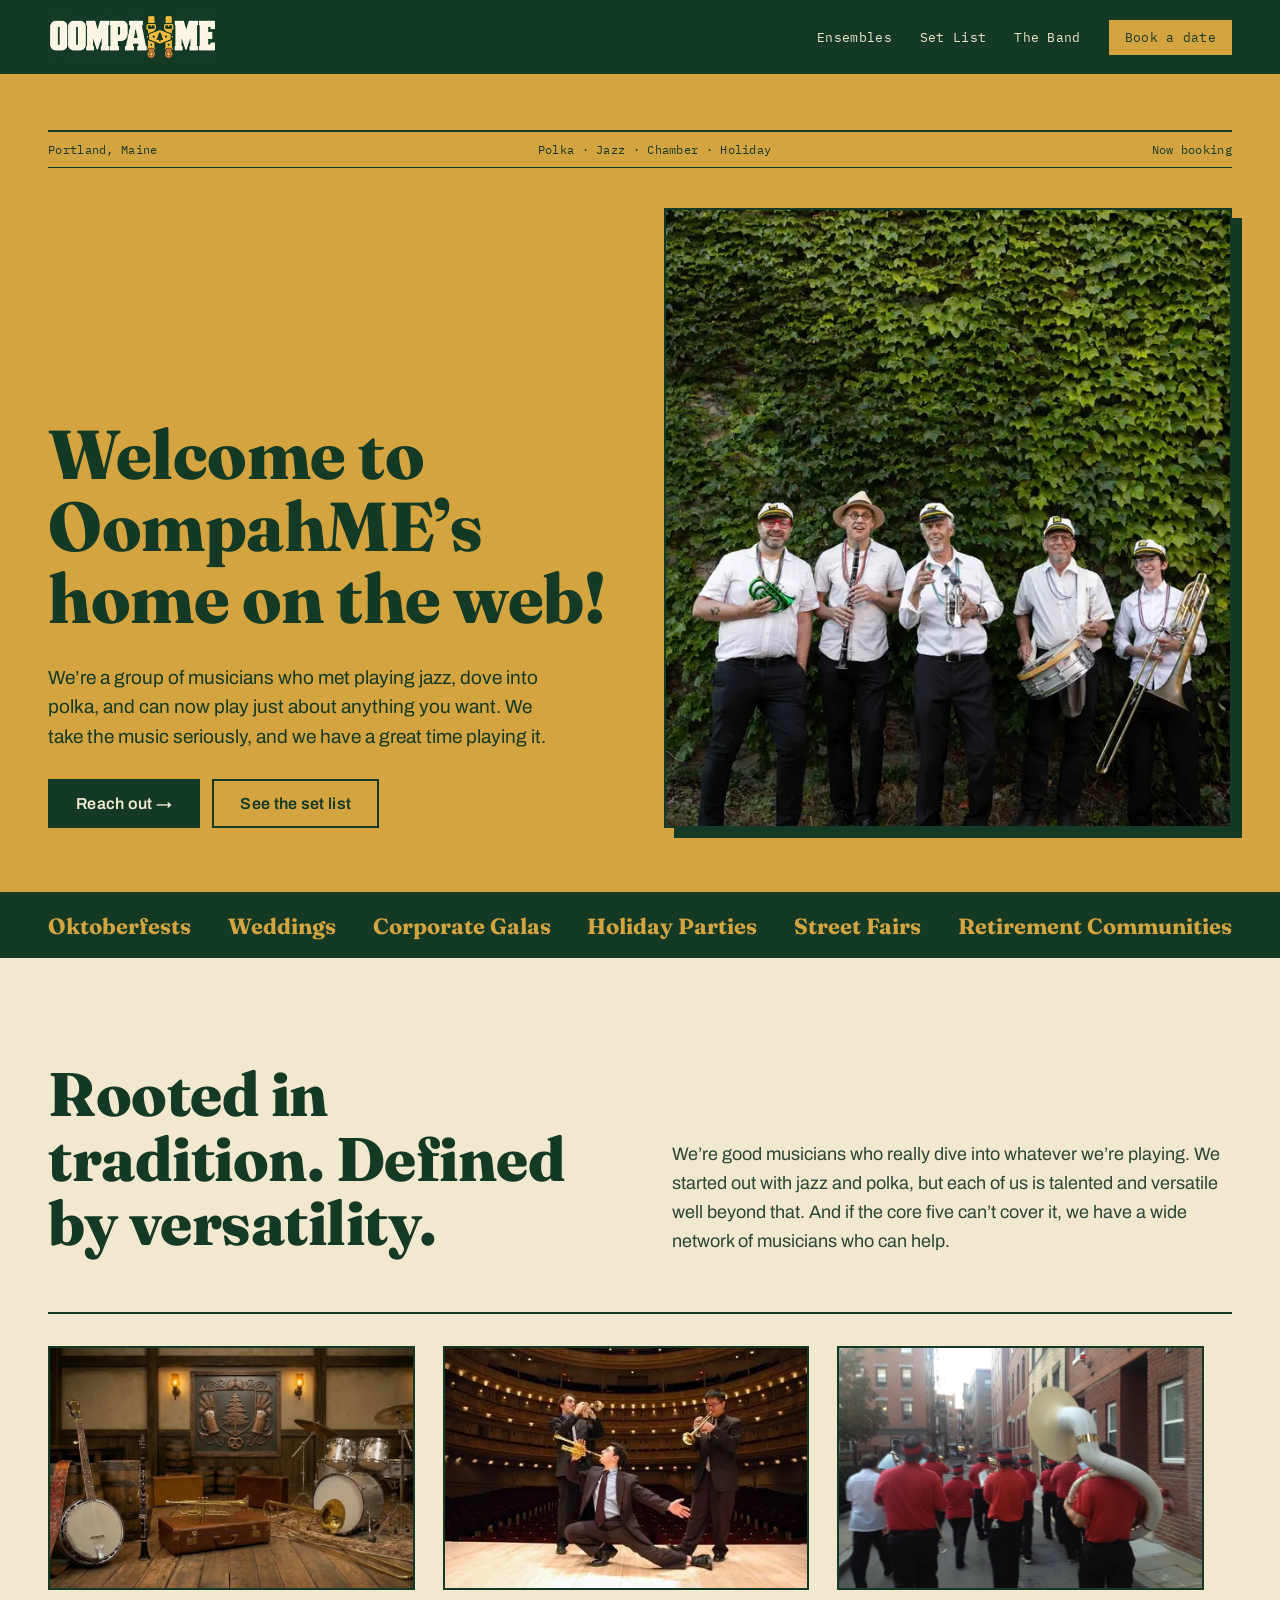
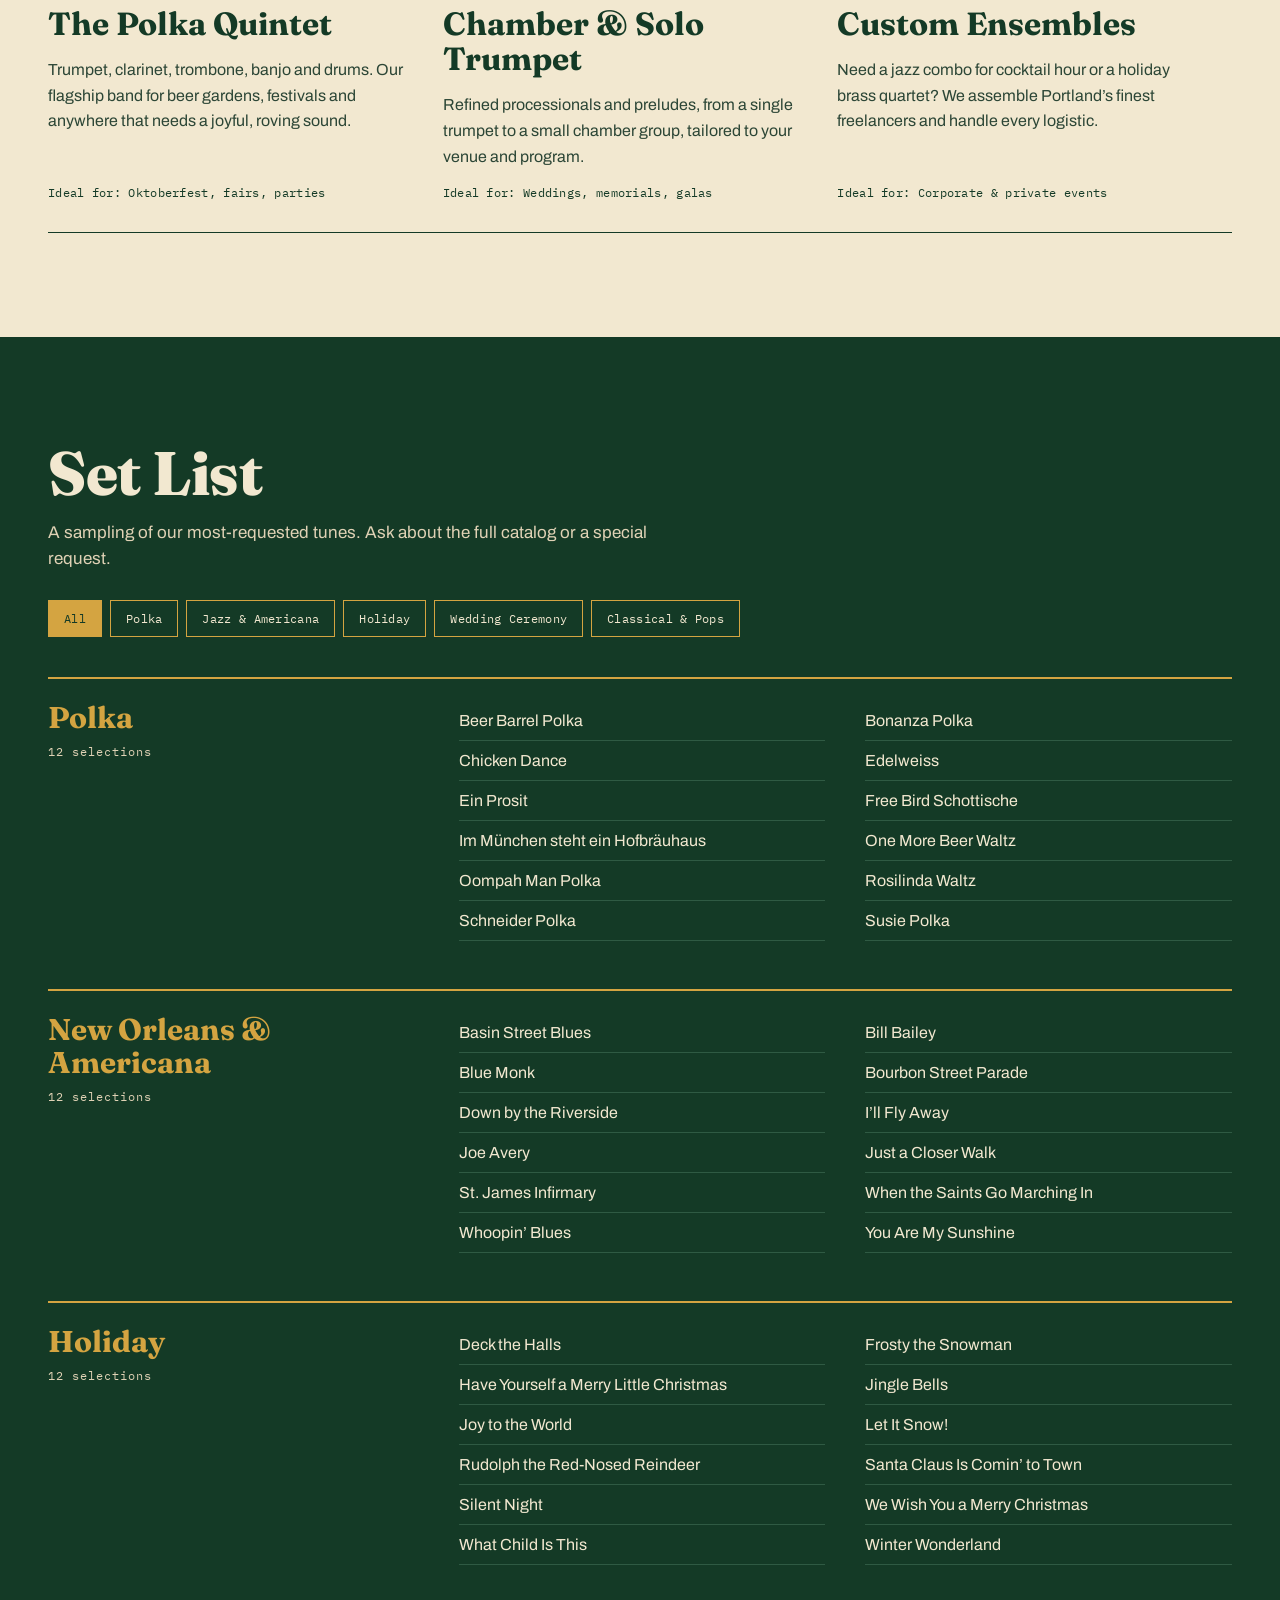
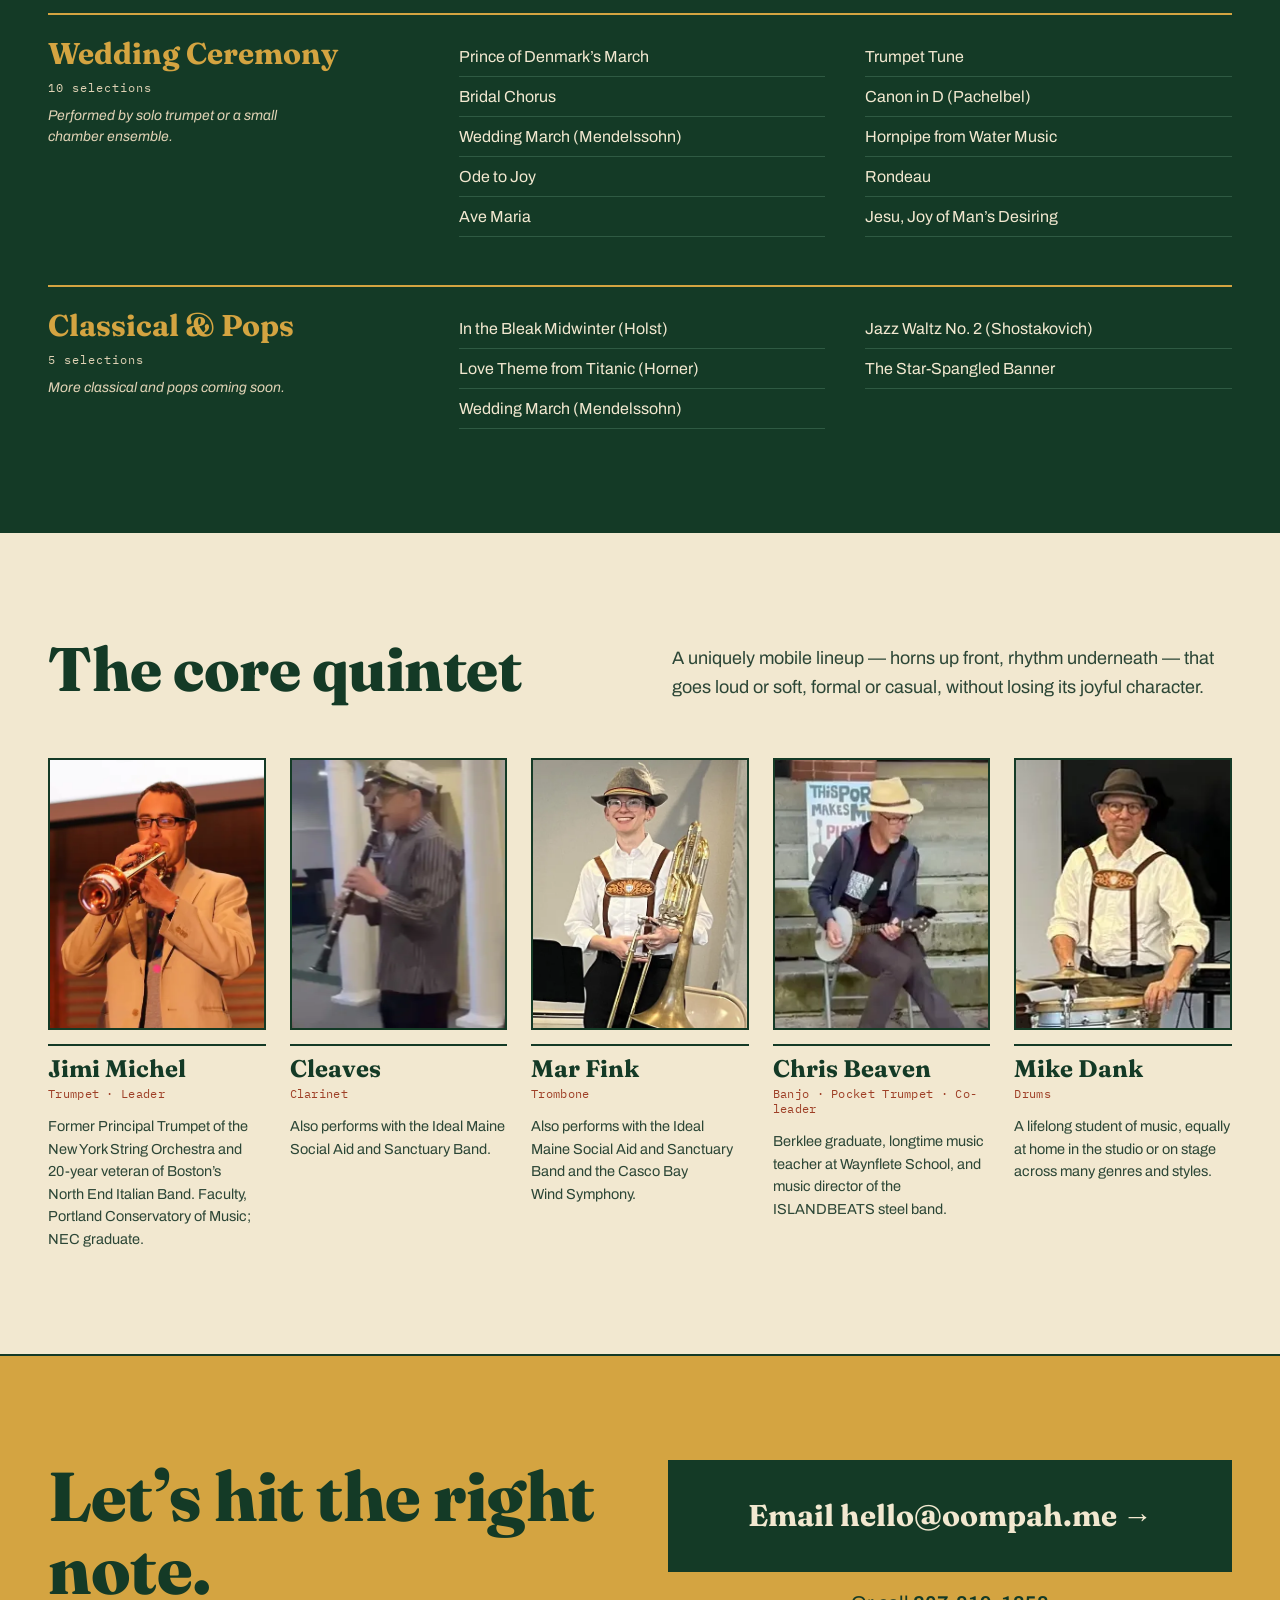
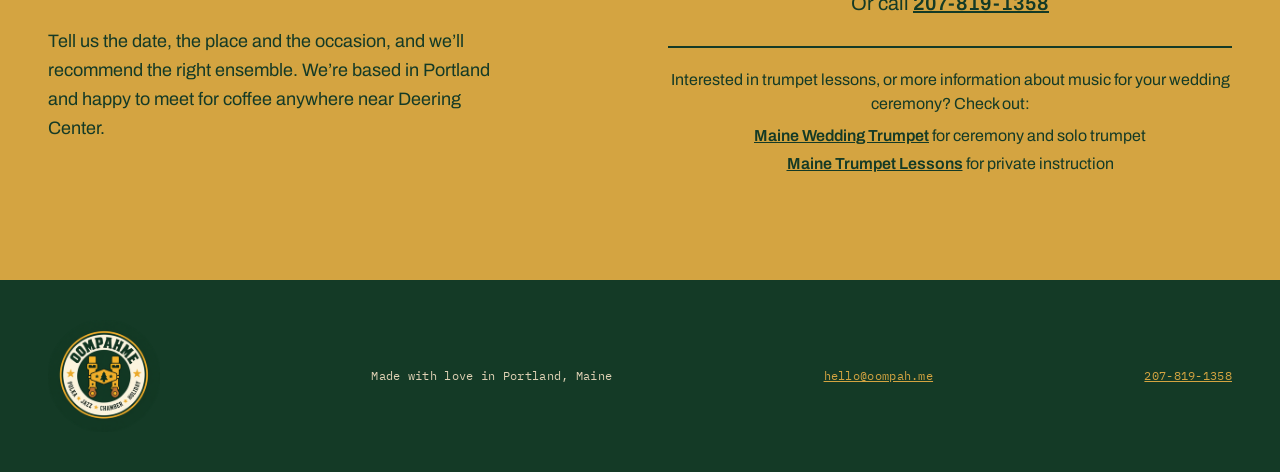
==== commit 681c3289: "Mobile polish: centered info strip, larger logo and footer badge; rename songbook to Set List Co-Aut" ====
--- a/index.html
+++ b/index.html
@@ -164,16 +164,16 @@
   </div>
 </section>
 
-<!-- SONGBOOK -->
-<section id="songs" class="songbook" aria-labelledby="songs-title">
+<!-- SET LIST -->
+<section id="songs" class="setlist" aria-labelledby="songs-title">
   <div class="wrap section">
-    <div class="songbook__head">
-      <div class="songbook__intro">
+    <div class="setlist__head">
+      <div class="setlist__intro">
         <h2 id="songs-title" class="h2">Set List</h2>
-        <p class="songbook__lede">A sampling of our most-requested tunes. Ask about the full catalog or a special request.</p>
+        <p class="setlist__lede">A sampling of our most-requested tunes. Ask about the full catalog or a special request.</p>
       </div>
       <!-- Filter buttons are built by script.js from the genre groups below. -->
-      <div class="songbook__filters" role="group" aria-label="Filter songs by genre" hidden></div>
+      <div class="setlist__filters" role="group" aria-label="Filter songs by genre" hidden></div>
     </div>
 
     <!--
@@ -183,7 +183,7 @@
         data-label (optional) sets a shorter name for its filter button.
       • The "N selections" count is recalculated automatically when the page loads.
     -->
-    <div class="songbook__groups">
+    <div class="setlist__groups">
 
       <div class="genre" data-genre="Polka">
         <div class="genre__meta">
@@ -379,21 +379,9 @@
 <footer class="site-footer">
   <div class="wrap site-footer__inner">
     <img class="logo-badge" src="assets/brand/badge-footer.png" width="240" height="240" loading="lazy" alt="OompahME: polka, jazz, chamber, holiday">
-    <div class="site-footer__contact">
-      <p>Made with love in Portland, Maine</p>
-      <a href="mailto:hello@oompah.me">hello@oompah.me</a>
-      <a href="tel:+12078191358">207-819-1358</a>
-    </div>
-    <nav class="site-footer__map" aria-label="Site map">
-      <p class="site-footer__map-title">Site map</p>
-      <ul>
-        <li><a href="#top">Home</a></li>
-        <li><a href="#ensembles">Ensembles</a></li>
-        <li><a href="#songs">Set List</a></li>
-        <li><a href="#band">The Band</a></li>
-        <li><a href="#book">Book a date</a></li>
-      </ul>
-    </nav>
+    <p>Made with love in Portland, Maine</p>
+    <a href="mailto:hello@oompah.me">hello@oompah.me</a>
+    <a href="tel:+12078191358">207-819-1358</a>
   </div>
 </footer>
 </body>
--- a/styles.css
+++ b/styles.css
@@ -29,7 +29,7 @@
   --gutter: 28px;
   --section-pad: 104px;
   --rule: 2px solid var(--ink);
-  --header-h: 92px;
+  --header-h: 60px;
 }
 
 /* ---------- Base ---------- */
@@ -59,7 +59,7 @@
 
 :focus-visible { outline: 3px solid var(--ink); outline-offset: 3px; }
 .site-header :focus-visible,
-.songbook :focus-visible,
+.setlist :focus-visible,
 .site-footer :focus-visible { outline-color: var(--mustard); }
 
 .wrap { max-width: var(--max); margin-inline: auto; padding-inline: var(--gutter); }
@@ -100,18 +100,18 @@
   gap: 20px; flex-wrap: wrap;
 }
 .logo { display: block; line-height: 0; text-decoration: none; }
-.logo img { height: 64px; width: auto; }
+.logo img { height: 46px; width: auto; }
 .logo-badge { width: 112px; height: 112px; }
 
 .site-nav {
   display: flex; gap: 28px; flex-wrap: wrap; align-items: center;
   font-family: var(--font-mono);
-  font-size: 17px;
+  font-size: 13px;
   letter-spacing: .3px;
 }
 .site-nav a { color: var(--paper); text-decoration: none; }
 .site-nav a:hover { color: var(--mustard); }
-.site-nav .site-nav__cta { color: var(--ink); background: var(--mustard); padding: 11px 20px; font-weight: 700; }
+.site-nav .site-nav__cta { color: var(--ink); background: var(--mustard); padding: 9px 16px; }
 .site-nav .site-nav__cta:hover { color: var(--ink); background: var(--paper); }
 
 .nav-toggle {
@@ -120,16 +120,14 @@
   border: 1px solid var(--mustard);
   color: var(--paper);
   font-family: var(--font-mono);
-  font-size: 15px; letter-spacing: .3px;
-  padding: 10px 16px;
+  font-size: 12px; letter-spacing: .3px;
+  padding: 9px 14px;
   cursor: pointer;
 }
 .nav-toggle[aria-expanded="true"] { background: var(--mustard); color: var(--ink); }
 
 /* Collapsed nav below 640px (only when JS is running, so the nav stays usable without it) */
 @media (max-width: 639.98px) {
-  :root { --header-h: 78px; }
-  .logo img { height: 50px; }
   .js .nav-toggle { display: inline-block; }
   .js .site-nav {
     display: none;
@@ -238,16 +236,16 @@
   font-family: var(--font-mono); font-size: 12px; letter-spacing: .3px;
 }
 
-/* ---------- Songbook ---------- */
-.songbook { background: var(--ink); color: var(--paper); }
-.songbook__head {
+/* ---------- Set list ---------- */
+.setlist { background: var(--ink); color: var(--paper); }
+.setlist__head {
   display: flex; justify-content: space-between; align-items: flex-end;
   gap: 28px; flex-wrap: wrap;
   margin-bottom: 40px;
 }
-.songbook__intro { display: flex; flex-direction: column; gap: 14px; max-width: 620px; }
-.songbook__lede { font-size: 17px; line-height: 1.55; color: var(--muted-dark); }
-.songbook__filters { display: flex; gap: 8px; flex-wrap: wrap; }
+.setlist__intro { display: flex; flex-direction: column; gap: 14px; max-width: 620px; }
+.setlist__lede { font-size: 17px; line-height: 1.55; color: var(--muted-dark); }
+.setlist__filters { display: flex; gap: 8px; flex-wrap: wrap; }
 .filter {
   font-family: var(--font-mono); font-size: 12px; letter-spacing: .3px;
   padding: 10px 15px;
@@ -259,7 +257,7 @@
 .filter:hover { background: rgba(219, 167, 42, .15); }
 .filter[aria-pressed="true"] { background: var(--mustard); color: var(--ink); }
 
-.songbook__groups { display: flex; flex-direction: column; gap: 48px; }
+.setlist__groups { display: flex; flex-direction: column; gap: 48px; }
 .genre {
   display: grid;
   grid-template-columns: repeat(auto-fit, minmax(min(100%, 260px), 1fr));
@@ -349,18 +347,41 @@
 /* ---------- Footer ---------- */
 .site-footer { background: var(--ink); color: var(--muted-dark); }
 .site-footer__inner {
-  padding-block: 48px;
+  padding-block: 40px;
   display: flex; justify-content: space-between; align-items: center;
-  gap: 32px; flex-wrap: wrap;
-  font-family: var(--font-mono); font-size: 16px; letter-spacing: .3px;
-}
-.site-footer__contact { display: flex; flex-direction: column; gap: 10px; }
-.site-footer__map { display: flex; flex-direction: column; gap: 10px; }
-.site-footer__map-title { font-size: 13px; letter-spacing: 1.5px; text-transform: uppercase; color: var(--paper); }
-.site-footer__map ul { list-style: none; margin: 0; padding: 0; display: flex; flex-direction: column; gap: 8px; }
+  gap: 20px; flex-wrap: wrap;
+  font-family: var(--font-mono); font-size: 12px; letter-spacing: .3px;
+}
 .site-footer a { color: var(--mustard); }
 .site-footer a:hover { color: var(--paper); }
 
 /* ---------- 404 ---------- */
 .notfound { min-height: calc(100vh - var(--header-h)); background: var(--mustard); }
 .notfound__inner { display: flex; flex-direction: column; gap: 28px; align-items: flex-start; }
+
+/* ---------- Small screens ---------- */
+@media (max-width: 639.98px) {
+  /* Larger header wordmark and footer badge */
+  .logo img { height: 56px; }
+  .logo-badge { width: 180px; height: 180px; }
+  .site-footer__inner {
+    flex-direction: column; justify-content: center; text-align: center;
+    gap: 16px; padding-block: 48px;
+    font-size: 14px;
+  }
+
+  /* Info strip: centered stack so it reads as a label, not a row of links */
+  .hero__strip {
+    flex-direction: column; align-items: center; text-align: center;
+    gap: 6px; padding: 14px 0;
+    font-size: 13px;
+  }
+  .hero__strip span:last-child { font-weight: 500; }
+
+  /* Occasions: centered wrap instead of ragged justified rows */
+  .occasions__list {
+    justify-content: center; text-align: center;
+    gap: 10px 24px; padding-block: 28px;
+    font-size: 20px;
+  }
+}
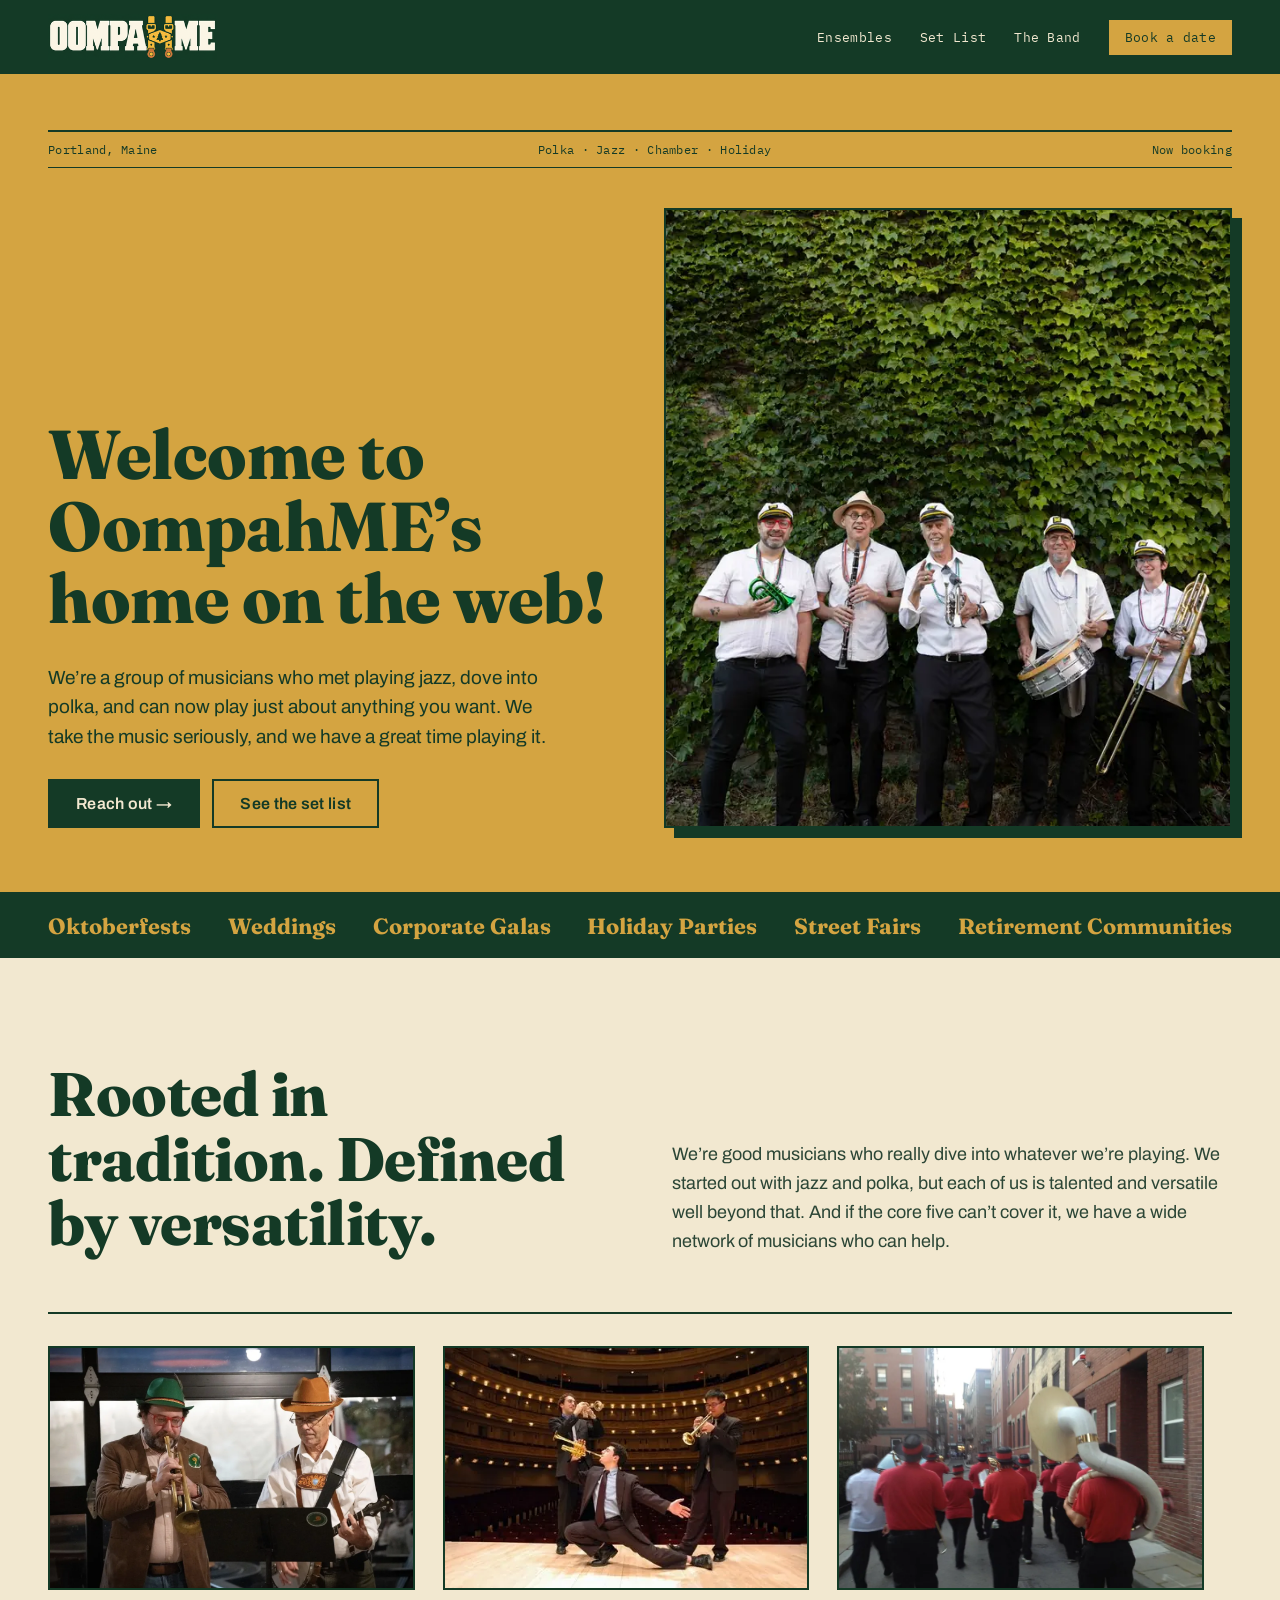
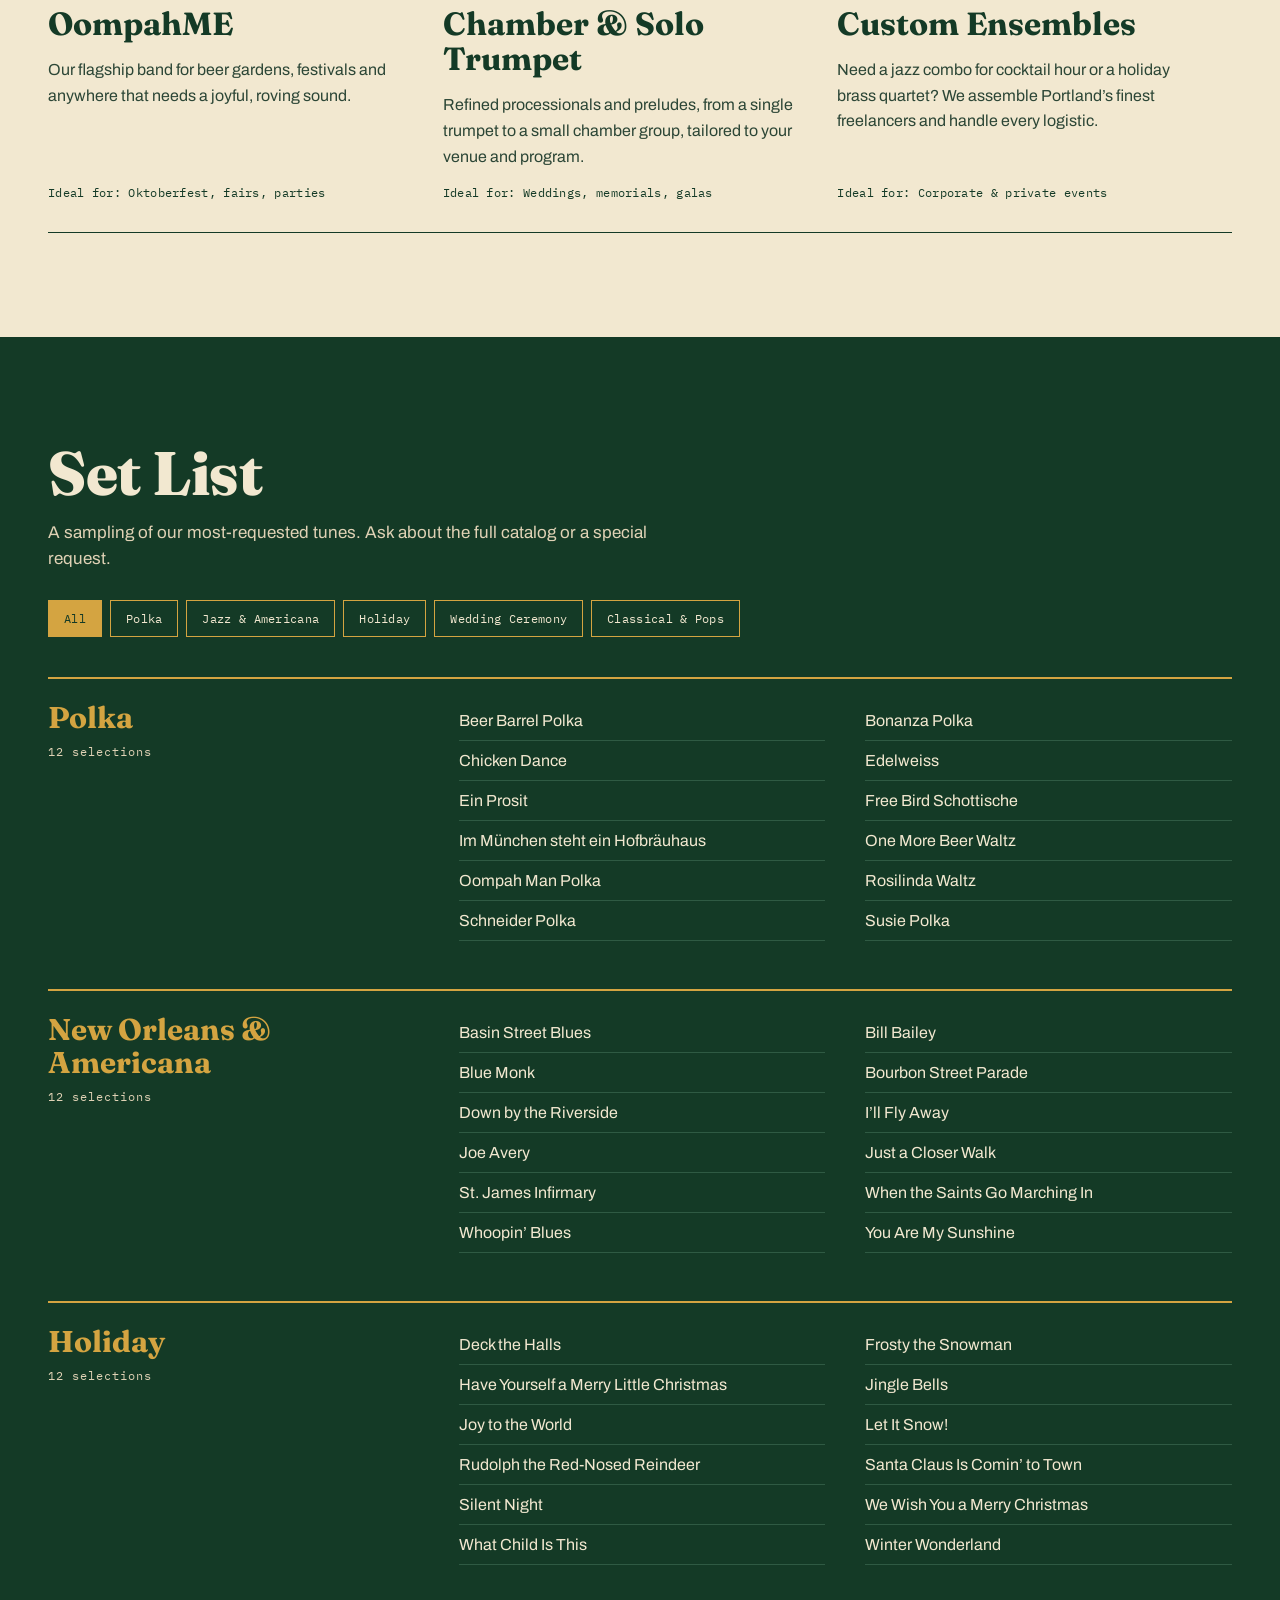
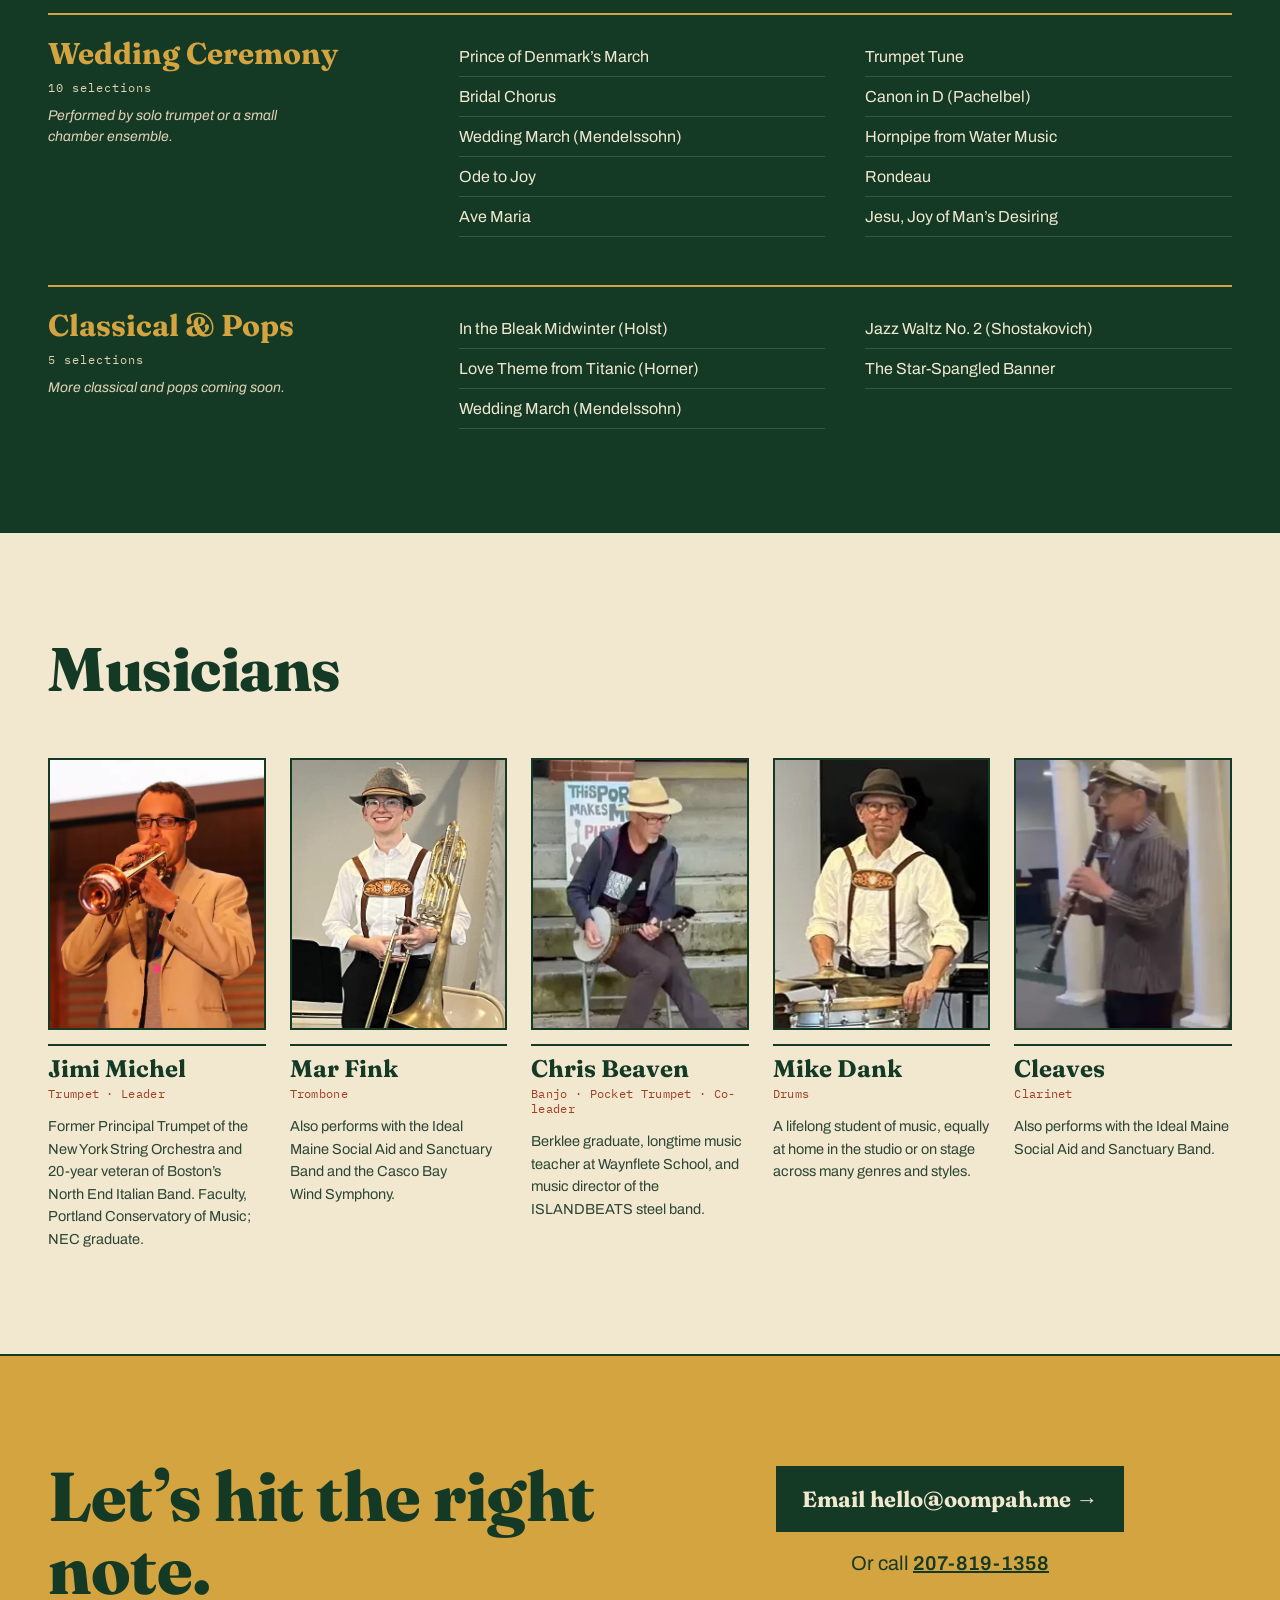
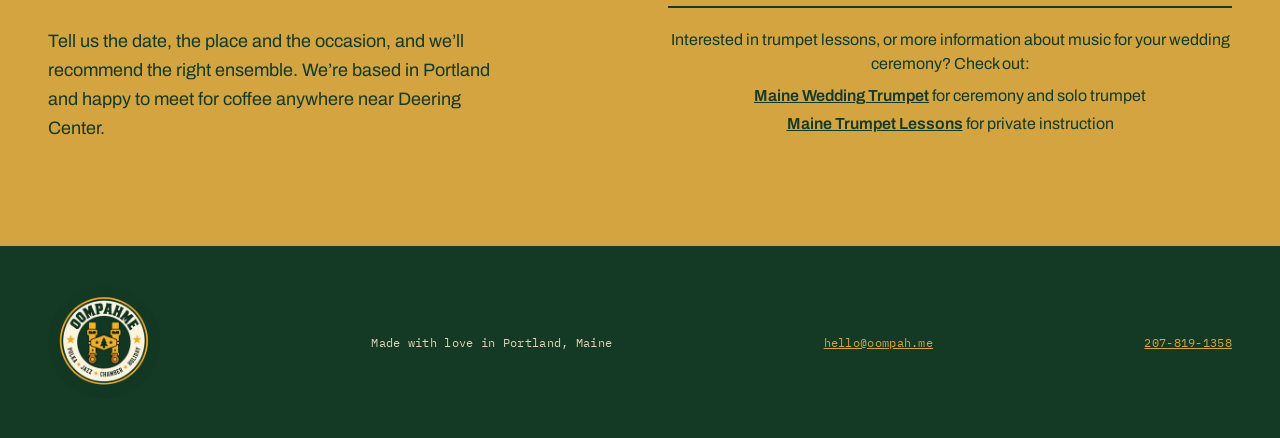
==== commit 6f78c6c0: "Update ensemble card, rename band section to Musicians, move Cleaves last Co-Authored-By: Claude Son" ====
--- a/index.html
+++ b/index.html
@@ -137,10 +137,10 @@
     <article class="ensemble">
       <picture>
         <source type="image/webp" srcset="assets/ensembles/quintet.webp">
-        <img class="ensemble__photo" src="assets/ensembles/quintet.jpg" width="900" height="570" loading="lazy" decoding="async" alt="A banjo, clarinet, trumpet, trombone and drum kit arranged on a wooden stage in a beer hall">
-      </picture>
-      <h3 class="ensemble__title">The Polka Quintet</h3>
-      <p class="ensemble__body">Trumpet, clarinet, trombone, banjo and drums. Our flagship band for beer gardens, festivals and anywhere that needs a joyful, roving sound.</p>
+        <img class="ensemble__photo" src="assets/ensembles/quintet.jpg" width="1200" height="844" loading="lazy" decoding="async" alt="Jimi Michel on trumpet and Chris Beaven on banjo, both in alpine hats, performing at an Oktoberfest event">
+      </picture>
+      <h3 class="ensemble__title">OompahME</h3>
+      <p class="ensemble__body">Our flagship band for beer gardens, festivals and anywhere that needs a joyful, roving sound.</p>
       <p class="ensemble__good">Ideal for: Oktoberfest, fairs, parties</p>
     </article>
     <article class="ensemble">
@@ -290,8 +290,7 @@
 <!-- THE BAND -->
 <section id="band" class="section wrap" aria-labelledby="band-title">
   <div class="section-intro">
-    <h2 id="band-title" class="h2">The core quintet</h2>
-    <p>A uniquely mobile lineup — horns up front, rhythm underneath — that goes loud or soft, formal or casual, without losing its joyful character.</p>
+    <h2 id="band-title" class="h2">Musicians</h2>
   </div>
   <ul class="members">
     <li class="member">
@@ -307,6 +306,39 @@
     </li>
     <li class="member">
       <picture>
+        <source type="image/webp" srcset="assets/members/mar.webp">
+        <img class="member__photo member__photo--mar" src="assets/members/mar.jpg" width="600" height="573" loading="lazy" decoding="async" alt="Portrait of Mar Fink, OompahME’s trombonist">
+      </picture>
+      <div class="member__head">
+        <h3 class="member__name">Mar Fink</h3>
+        <p class="member__role">Trombone</p>
+      </div>
+      <p class="member__bio">Also performs with the Ideal Maine Social Aid and Sanctuary Band and the Casco Bay Wind Symphony.</p>
+    </li>
+    <li class="member">
+      <picture>
+        <source type="image/webp" srcset="assets/members/chris.webp">
+        <img class="member__photo member__photo--chris" src="assets/members/chris.jpg" width="350" height="355" loading="lazy" decoding="async" alt="Portrait of Chris Beaven, OompahME’s banjo and pocket trumpet player and co-leader">
+      </picture>
+      <div class="member__head">
+        <h3 class="member__name">Chris Beaven</h3>
+        <p class="member__role">Banjo · Pocket Trumpet · Co-leader</p>
+      </div>
+      <p class="member__bio">Berklee graduate, longtime music teacher at Waynflete School, and music director of the ISLANDBEATS steel band.</p>
+    </li>
+    <li class="member">
+      <picture>
+        <source type="image/webp" srcset="assets/members/mike.webp">
+        <img class="member__photo member__photo--mike" src="assets/members/mike.jpg" width="277" height="265" loading="lazy" decoding="async" alt="Portrait of Mike Dank, OompahME’s drummer">
+      </picture>
+      <div class="member__head">
+        <h3 class="member__name">Mike Dank</h3>
+        <p class="member__role">Drums</p>
+      </div>
+      <p class="member__bio">A lifelong student of music, equally at home in the studio or on stage across many genres and styles.</p>
+    </li>
+    <li class="member">
+      <picture>
         <source type="image/webp" srcset="assets/members/cleaves.webp">
         <img class="member__photo member__photo--cleaves" src="assets/members/cleaves.jpg" width="561" height="536" loading="lazy" decoding="async" alt="Portrait of Cleaves, OompahME’s clarinetist">
       </picture>
@@ -315,39 +347,6 @@
         <p class="member__role">Clarinet</p>
       </div>
       <p class="member__bio">Also performs with the Ideal Maine Social Aid and Sanctuary Band.</p>
-    </li>
-    <li class="member">
-      <picture>
-        <source type="image/webp" srcset="assets/members/mar.webp">
-        <img class="member__photo member__photo--mar" src="assets/members/mar.jpg" width="600" height="573" loading="lazy" decoding="async" alt="Portrait of Mar Fink, OompahME’s trombonist">
-      </picture>
-      <div class="member__head">
-        <h3 class="member__name">Mar Fink</h3>
-        <p class="member__role">Trombone</p>
-      </div>
-      <p class="member__bio">Also performs with the Ideal Maine Social Aid and Sanctuary Band and the Casco Bay Wind Symphony.</p>
-    </li>
-    <li class="member">
-      <picture>
-        <source type="image/webp" srcset="assets/members/chris.webp">
-        <img class="member__photo member__photo--chris" src="assets/members/chris.jpg" width="350" height="355" loading="lazy" decoding="async" alt="Portrait of Chris Beaven, OompahME’s banjo and pocket trumpet player and co-leader">
-      </picture>
-      <div class="member__head">
-        <h3 class="member__name">Chris Beaven</h3>
-        <p class="member__role">Banjo · Pocket Trumpet · Co-leader</p>
-      </div>
-      <p class="member__bio">Berklee graduate, longtime music teacher at Waynflete School, and music director of the ISLANDBEATS steel band.</p>
-    </li>
-    <li class="member">
-      <picture>
-        <source type="image/webp" srcset="assets/members/mike.webp">
-        <img class="member__photo member__photo--mike" src="assets/members/mike.jpg" width="277" height="265" loading="lazy" decoding="async" alt="Portrait of Mike Dank, OompahME’s drummer">
-      </picture>
-      <div class="member__head">
-        <h3 class="member__name">Mike Dank</h3>
-        <p class="member__role">Drums</p>
-      </div>
-      <p class="member__bio">A lifelong student of music, equally at home in the studio or on stage across many genres and styles.</p>
     </li>
   </ul>
 </section>
--- a/styles.css
+++ b/styles.css
@@ -328,12 +328,12 @@
 .booking__lede { font-size: 18px; line-height: 1.6; max-width: 460px; }
 .booking__panel { display: flex; flex-direction: column; justify-content: center; gap: 20px; }
 .booking__button {
-  display: block;
+  display: block; width: fit-content; max-width: 100%; margin-inline: auto;
   background: var(--ink); color: var(--paper);
   border: var(--rule);
-  padding: 36px 28px;
+  padding: 18px 24px;
   font-family: var(--font-display); font-weight: 700;
-  font-size: clamp(22px, 3vw, 30px); line-height: 1.2;
+  font-size: clamp(18px, 2.2vw, 22px); line-height: 1.2;
   text-align: center; text-decoration: none;
   overflow-wrap: anywhere;
 }
